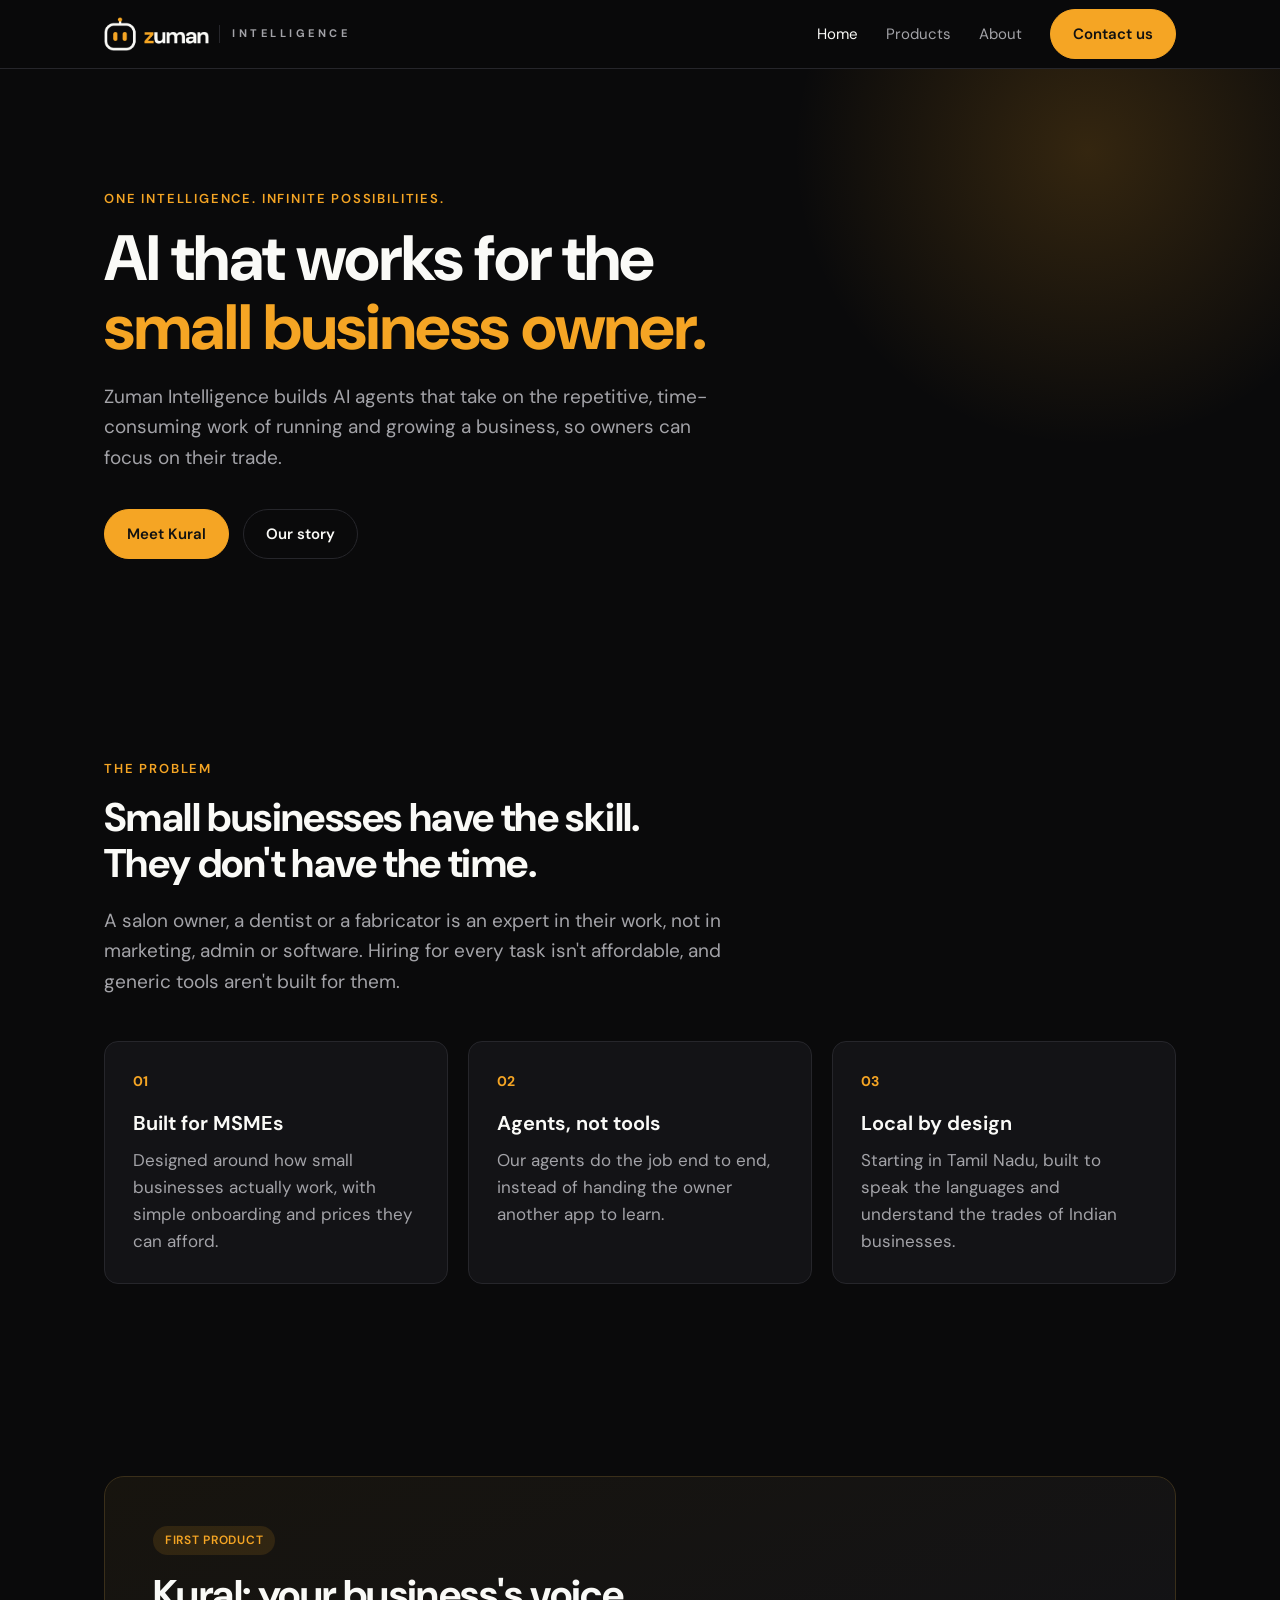
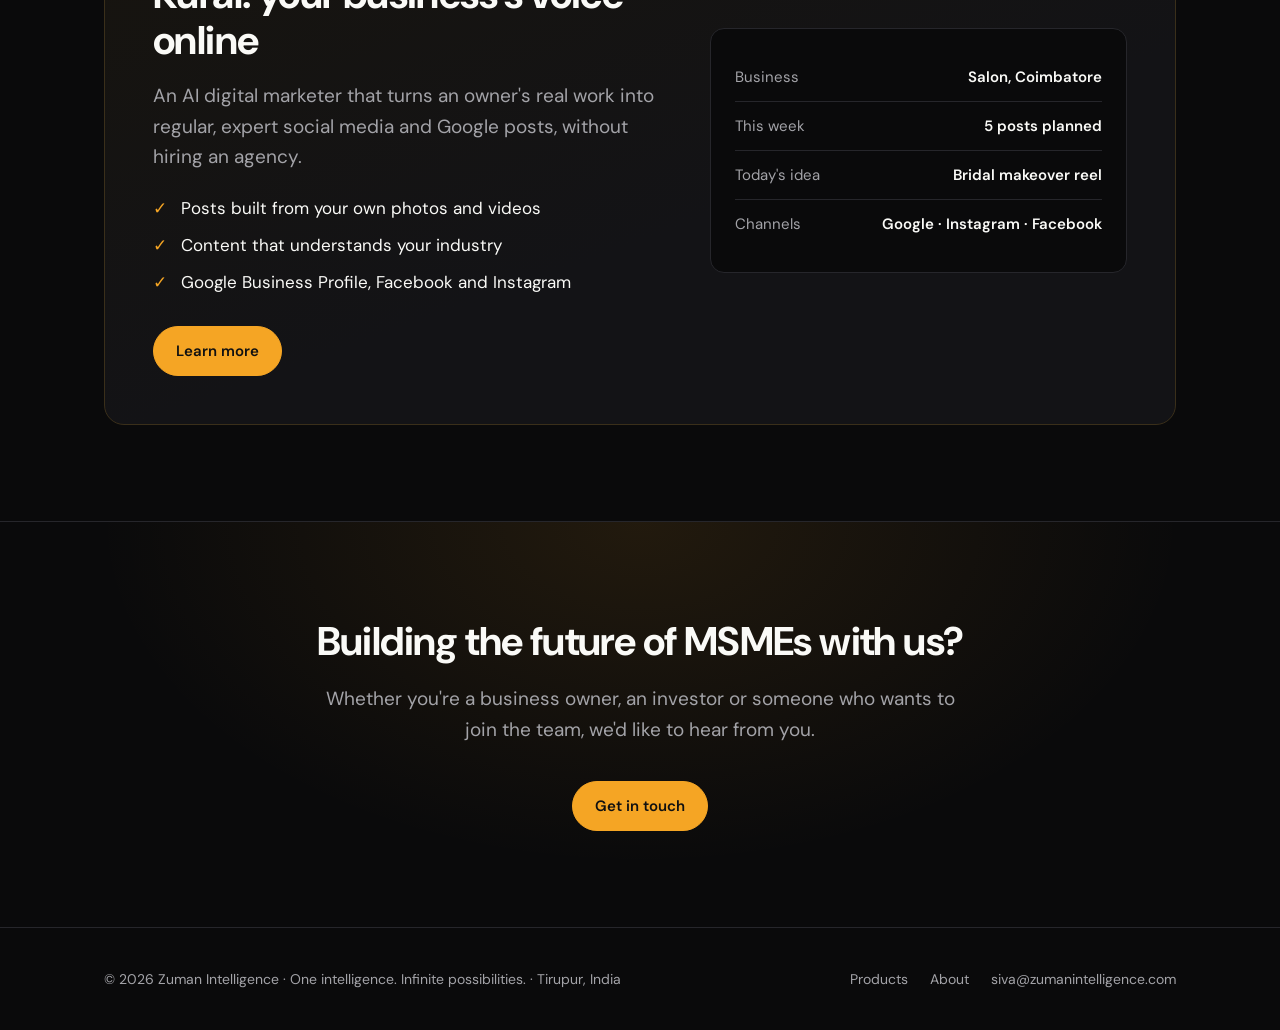
==== index.html @ 1494ace5 "Update tagline to 'One intelligence. Infinite possibilities.' Matches the updated brand guide. 'AI w" ====
<!DOCTYPE html>
<html lang="en">
<head>
  <meta charset="UTF-8">
  <meta name="viewport" content="width=device-width, initial-scale=1.0">
  <title>Zuman Intelligence | One intelligence. Infinite possibilities.</title>
  <meta name="description" content="Zuman Intelligence builds AI agents that do the everyday work of growing a small business, starting with Kural, an AI digital marketer for MSMEs.">
  <link rel="preconnect" href="https://fonts.googleapis.com">
  <link href="https://fonts.googleapis.com/css2?family=DM+Sans:opsz,wght@9..40,400;9..40,500;9..40,600;9..40,700;9..40,800&display=swap" rel="stylesheet">
  <link rel="icon" type="image/png" href="assets/favicon.png">
  <link rel="apple-touch-icon" href="assets/apple-touch-icon.png">
  <meta property="og:image" content="assets/og-icon.png">
  <meta name="theme-color" content="#0A0A0B">
  <link rel="stylesheet" href="assets/style.css">
</head>
<body>

<header class="site-header">
  <div class="wrap">
    <a href="index.html" class="brand" aria-label="Zuman Intelligence home">
      <img src="assets/logo.png" class="brand-logo" alt="Zuman Intelligence">
      <span class="brand-sub">INTELLIGENCE</span>
    </a>
    <button class="menu-toggle" aria-label="Open menu" aria-expanded="false">☰</button>
    <nav class="nav">
      <a href="index.html" class="active">Home</a>
      <a href="products.html">Products</a>
      <a href="about.html">About</a>
      <a href="contact.html" class="btn">Contact us</a>
    </nav>
  </div>
</header>

<main>
  <section class="hero">
    <div class="wrap">
      <p class="eyebrow">One intelligence. Infinite possibilities.</p>
      <h1>AI that works for the<br><span class="gold">small business owner.</span></h1>
      <p class="lead">Zuman Intelligence builds AI agents that take on the repetitive, time-consuming work of running and growing a business, so owners can focus on their trade.</p>
      <div class="hero-actions">
        <a href="products.html" class="btn">Meet Kural</a>
        <a href="about.html" class="btn btn-ghost">Our story</a>
      </div>
    </div>
  </section>

  <section>
    <div class="wrap">
      <p class="eyebrow">The problem</p>
      <h2>Small businesses have the skill.<br>They don't have the time.</h2>
      <p class="lead">A salon owner, a dentist or a fabricator is an expert in their work, not in marketing, admin or software. Hiring for every task isn't affordable, and generic tools aren't built for them.</p>
      <div class="grid grid-3" style="margin-top:44px">
        <div class="card">
          <span class="num">01</span>
          <h3>Built for MSMEs</h3>
          <p>Designed around how small businesses actually work, with simple onboarding and prices they can afford.</p>
        </div>
        <div class="card">
          <span class="num">02</span>
          <h3>Agents, not tools</h3>
          <p>Our agents do the job end to end, instead of handing the owner another app to learn.</p>
        </div>
        <div class="card">
          <span class="num">03</span>
          <h3>Local by design</h3>
          <p>Starting in Tamil Nadu, built to speak the languages and understand the trades of Indian businesses.</p>
        </div>
      </div>
    </div>
  </section>

  <section>
    <div class="wrap">
      <div class="product">
        <div>
          <span class="tag">FIRST PRODUCT</span>
          <h2>Kural: your business's voice online</h2>
          <p class="lead" style="margin-top:0">An AI digital marketer that turns an owner's real work into regular, expert social media and Google posts, without hiring an agency.</p>
          <ul class="checklist">
            <li>Posts built from your own photos and videos</li>
            <li>Content that understands your industry</li>
            <li>Google Business Profile, Facebook and Instagram</li>
          </ul>
          <a href="products.html" class="btn">Learn more</a>
        </div>
        <div class="product-panel" aria-hidden="true">
          <div class="row"><span>Business</span><b>Salon, Coimbatore</b></div>
          <div class="row"><span>This week</span><b>5 posts planned</b></div>
          <div class="row"><span>Today's idea</span><b>Bridal makeover reel</b></div>
          <div class="row"><span>Channels</span><b>Google · Instagram · Facebook</b></div>
        </div>
      </div>
    </div>
  </section>

  <section class="cta">
    <div class="wrap">
      <h2>Building the future of MSMEs with us?</h2>
      <p class="lead">Whether you're a business owner, an investor or someone who wants to join the team, we'd like to hear from you.</p>
      <div class="hero-actions">
        <a href="contact.html" class="btn">Get in touch</a>
      </div>
    </div>
  </section>
</main>

<footer class="site-footer">
  <div class="wrap">
    <span>© <span data-year></span> Zuman Intelligence · One intelligence. Infinite possibilities. · Tirupur, India</span>
    <div class="footer-links">
      <a href="products.html">Products</a>
      <a href="about.html">About</a>
      <a href="mailto:siva@zumanintelligence.com">siva@zumanintelligence.com</a>
    </div>
  </div>
</footer>

<script src="assets/main.js"></script>
</body>
</html>
---- assets/style.css ----
/* Zuman Intelligence — site styles
   Brand: black interface, amber-gold accent */

:root {
  --bg: #0A0A0B;
  --bg-raised: #131316;
  --line: #26262b;
  --text: #FAFAF7;
  --muted: #a3a3a8;
  --gold: #F5A524;
  --gold-soft: rgba(245, 165, 36, 0.12);
  --radius: 14px;
  --max: 1120px;
  --font: "DM Sans", system-ui, -apple-system, "Segoe UI", Roboto, sans-serif;
}

* { box-sizing: border-box; margin: 0; padding: 0; }

html { scroll-behavior: smooth; }

body {
  background: var(--bg);
  color: var(--text);
  font-family: var(--font);
  font-size: 17px;
  line-height: 1.6;
  -webkit-font-smoothing: antialiased;
}

a { color: inherit; text-decoration: none; }
img { max-width: 100%; display: block; }

.wrap { max-width: var(--max); margin: 0 auto; padding: 0 24px; }

/* ---------- Header ---------- */
.site-header {
  position: sticky; top: 0; z-index: 10;
  background: rgba(10, 10, 11, 0.85);
  backdrop-filter: blur(10px);
  border-bottom: 1px solid var(--line);
}
.site-header .wrap {
  display: flex; align-items: center; justify-content: space-between;
  height: 68px;
}
.brand { display: flex; align-items: center; gap: 10px; font-weight: 700; letter-spacing: 0.02em; }
.brand-logo { height: 34px; width: auto; }
.brand-sub { color: var(--muted); font-size: 11px; letter-spacing: 0.32em; padding-left: 12px; border-left: 1px solid var(--line); }
@media (max-width: 480px) { .brand-sub { display: none; } }
.brand-mark {
  width: 34px; height: 34px; border-radius: 9px;
  background: var(--gold-soft); border: 1px solid var(--gold);
  display: grid; place-items: center; color: var(--gold); font-weight: 800;
}
.brand span.light { color: var(--muted); font-weight: 500; }

.nav { display: flex; gap: 28px; align-items: center; }
.nav a { color: var(--muted); font-size: 15px; transition: color .15s; }
.nav a:hover, .nav a.active { color: var(--text); }
.nav .btn { color: #111; }

.menu-toggle { display: none; background: none; border: 0; color: var(--text); font-size: 26px; cursor: pointer; }

/* ---------- Buttons ---------- */
.btn {
  display: inline-block; padding: 12px 22px; border-radius: 999px;
  background: var(--gold); color: #111; font-weight: 600; font-size: 15px;
  border: 1px solid var(--gold); transition: transform .15s, background .15s;
  cursor: pointer;
}
.btn:hover { transform: translateY(-1px); background: #f7b443; }
.btn-ghost { background: transparent; color: var(--text); border-color: var(--line); }
.btn-ghost:hover { background: var(--bg-raised); }

/* ---------- Sections ---------- */
section { padding: 96px 0; }
.eyebrow {
  color: var(--gold); font-size: 13px; font-weight: 600;
  letter-spacing: 0.14em; text-transform: uppercase; margin-bottom: 14px;
}
h1 { font-size: clamp(38px, 6vw, 64px); line-height: 1.08; letter-spacing: -0.02em; font-weight: 750; }
h2 { font-size: clamp(28px, 4vw, 40px); line-height: 1.15; letter-spacing: -0.015em; font-weight: 700; margin-bottom: 18px; }
h3 { font-size: 20px; font-weight: 650; margin-bottom: 8px; }
.lead { font-size: 19px; color: var(--muted); max-width: 640px; margin-top: 20px; }
.gold { color: var(--gold); }

/* Hero */
.hero { padding: 120px 0 104px; position: relative; overflow: hidden; }
.hero::before {
  content: ""; position: absolute; inset: -40% -10% auto auto;
  width: 640px; height: 640px; border-radius: 50%;
  background: radial-gradient(circle, rgba(245,165,36,0.18), transparent 65%);
  pointer-events: none;
}
.hero-actions { display: flex; gap: 14px; margin-top: 36px; flex-wrap: wrap; }

/* Cards */
.grid { display: grid; gap: 20px; }
.grid-3 { grid-template-columns: repeat(3, 1fr); }
.grid-2 { grid-template-columns: repeat(2, 1fr); }
.card {
  background: var(--bg-raised); border: 1px solid var(--line);
  border-radius: var(--radius); padding: 28px;
}
.card p { color: var(--muted); }
.card .num { color: var(--gold); font-weight: 700; font-size: 14px; margin-bottom: 14px; display: block; }

/* Product feature */
.product {
  display: grid; grid-template-columns: 1.1fr 0.9fr; gap: 48px; align-items: center;
  background: linear-gradient(160deg, #17140e, var(--bg-raised) 60%);
  border: 1px solid #3a2f1a; border-radius: 20px; padding: 48px;
}
.tag {
  display: inline-block; font-size: 12px; font-weight: 600; letter-spacing: 0.06em;
  padding: 5px 12px; border-radius: 999px; background: var(--gold-soft); color: var(--gold);
  margin-bottom: 16px;
}
.tag.muted { background: #1d1d21; color: var(--muted); }
.checklist { list-style: none; margin: 22px 0 30px; }
.checklist li { padding-left: 28px; position: relative; margin-bottom: 10px; color: var(--text); }
.checklist li::before { content: "✓"; position: absolute; left: 0; color: var(--gold); font-weight: 700; }
.product-panel {
  border: 1px solid var(--line); border-radius: var(--radius); background: var(--bg);
  padding: 24px; font-size: 15px;
}
.product-panel .row { display: flex; justify-content: space-between; padding: 12px 0; border-bottom: 1px solid var(--line); color: var(--muted); }
.product-panel .row:last-child { border-bottom: 0; }
.product-panel .row { gap: 16px; }
.product-panel .row b { color: var(--text); font-weight: 600; text-align: right; }

/* Split */
.split { display: grid; grid-template-columns: 1fr 1fr; gap: 56px; align-items: start; }
.split p + p { margin-top: 16px; }
.split p { color: var(--muted); }

/* CTA band */
.cta {
  text-align: center; border-top: 1px solid var(--line);
  background: radial-gradient(ellipse at center top, rgba(245,165,36,0.10), transparent 60%);
}
.cta .lead { margin-left: auto; margin-right: auto; }
.cta .hero-actions { justify-content: center; }

/* Page header (inner pages) */
.page-head { padding: 96px 0 40px; }

/* Form */
.form { display: grid; gap: 16px; max-width: 620px; }
.form label { font-size: 14px; color: var(--muted); display: grid; gap: 6px; }
.form input, .form select, .form textarea {
  font: inherit; color: var(--text); background: var(--bg-raised);
  border: 1px solid var(--line); border-radius: 10px; padding: 13px 14px;
}
.form input:focus, .form select:focus, .form textarea:focus { outline: none; border-color: var(--gold); }
.form textarea { min-height: 140px; resize: vertical; }
.form .row-2 { display: grid; grid-template-columns: 1fr 1fr; gap: 16px; }
.hidden { display: none; }

.contact-side .card + .card { margin-top: 16px; }
.contact-side a.gold:hover { text-decoration: underline; }

/* Footer */
.site-footer { border-top: 1px solid var(--line); padding: 40px 0; color: var(--muted); font-size: 14px; }
.site-footer .wrap { display: flex; justify-content: space-between; gap: 20px; flex-wrap: wrap; }
.site-footer a:hover { color: var(--text); }
.footer-links { display: flex; gap: 22px; }

/* ---------- Responsive ---------- */
@media (max-width: 880px) {
  section { padding: 72px 0; }
  .grid-3, .grid-2, .split, .product { grid-template-columns: 1fr; }
  .product { padding: 32px 24px; gap: 32px; }
  .form .row-2 { grid-template-columns: 1fr; }
  .menu-toggle { display: block; }
  .nav {
    display: none; position: absolute; top: 68px; left: 0; right: 0;
    flex-direction: column; gap: 0; background: var(--bg); border-bottom: 1px solid var(--line);
  }
  .nav.open { display: flex; }
  .nav a { padding: 16px 24px; width: 100%; }
  .nav .btn { margin: 8px 24px 20px; width: auto; text-align: center; }
}
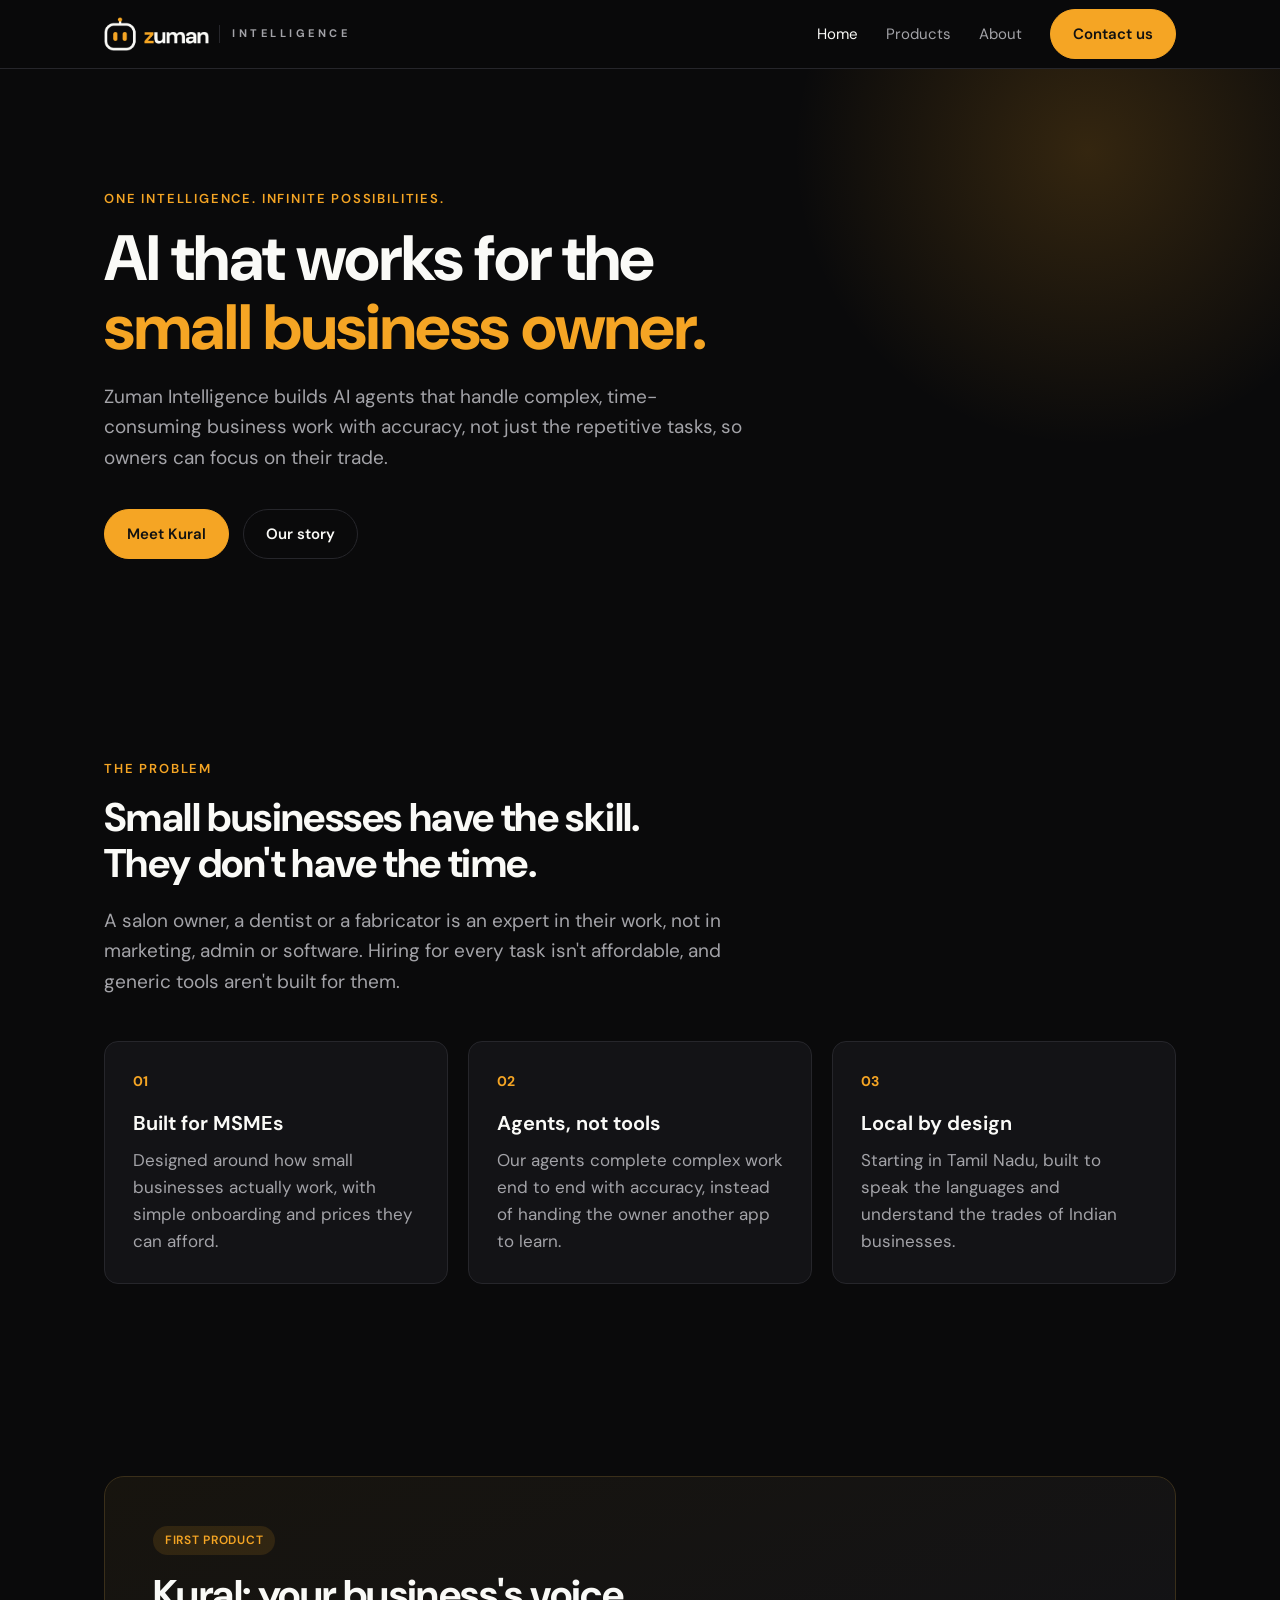
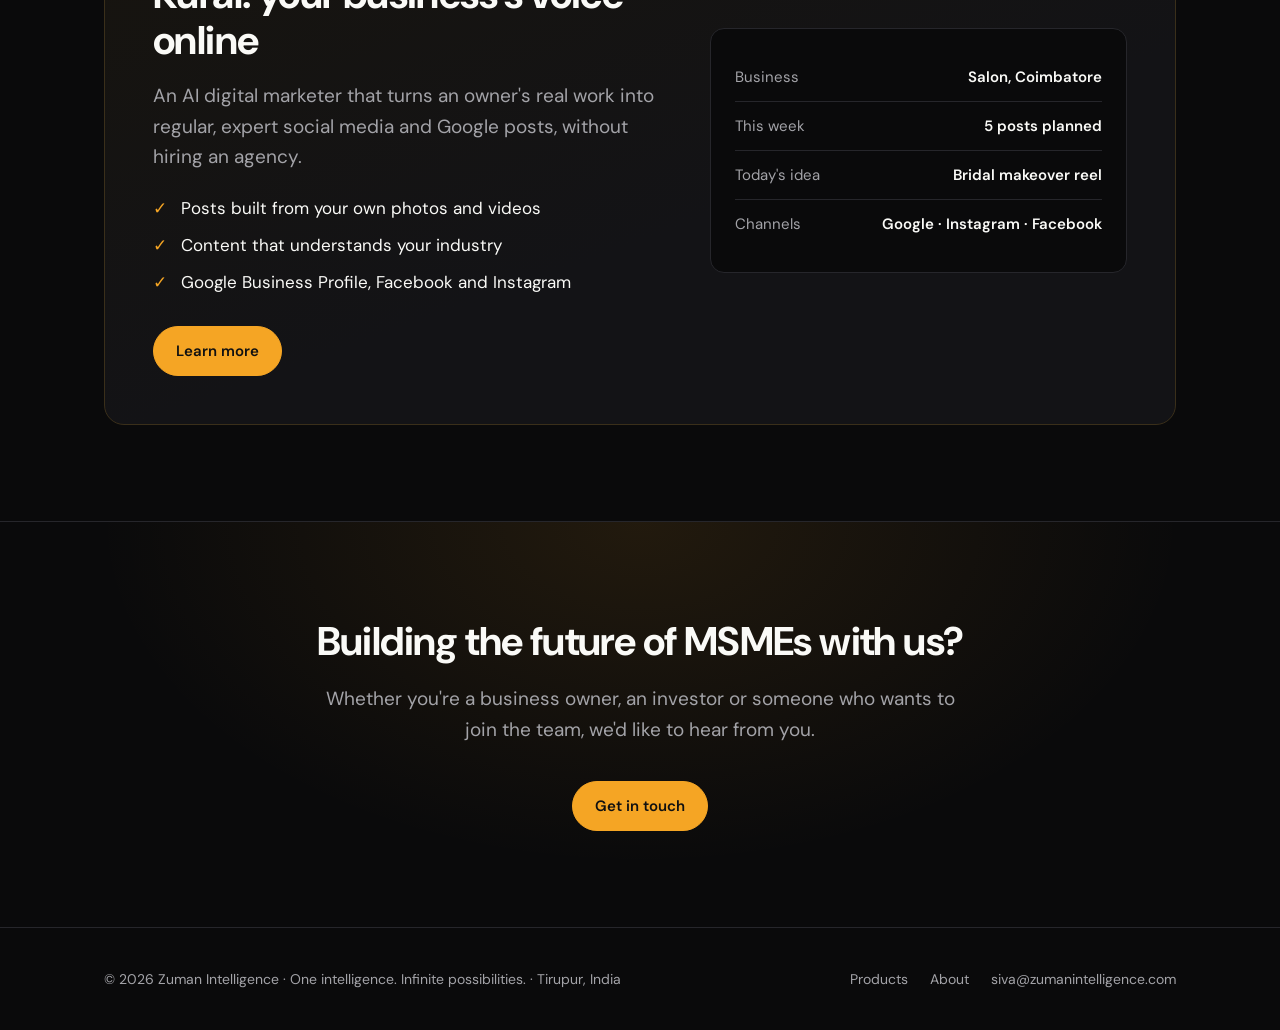
==== commit 24aa84ec: "Position agents as handling complex, time-consuming work accurately, not only repetitive tasks Co-Au" ====
--- a/index.html
+++ b/index.html
@@ -36,7 +36,7 @@
     <div class="wrap">
       <p class="eyebrow">One intelligence. Infinite possibilities.</p>
       <h1>AI that works for the<br><span class="gold">small business owner.</span></h1>
-      <p class="lead">Zuman Intelligence builds AI agents that take on the repetitive, time-consuming work of running and growing a business, so owners can focus on their trade.</p>
+      <p class="lead">Zuman Intelligence builds AI agents that handle complex, time-consuming business work with accuracy, not just the repetitive tasks, so owners can focus on their trade.</p>
       <div class="hero-actions">
         <a href="products.html" class="btn">Meet Kural</a>
         <a href="about.html" class="btn btn-ghost">Our story</a>
@@ -58,7 +58,7 @@
         <div class="card">
           <span class="num">02</span>
           <h3>Agents, not tools</h3>
-          <p>Our agents do the job end to end, instead of handing the owner another app to learn.</p>
+          <p>Our agents complete complex work end to end with accuracy, instead of handing the owner another app to learn.</p>
         </div>
         <div class="card">
           <span class="num">03</span>
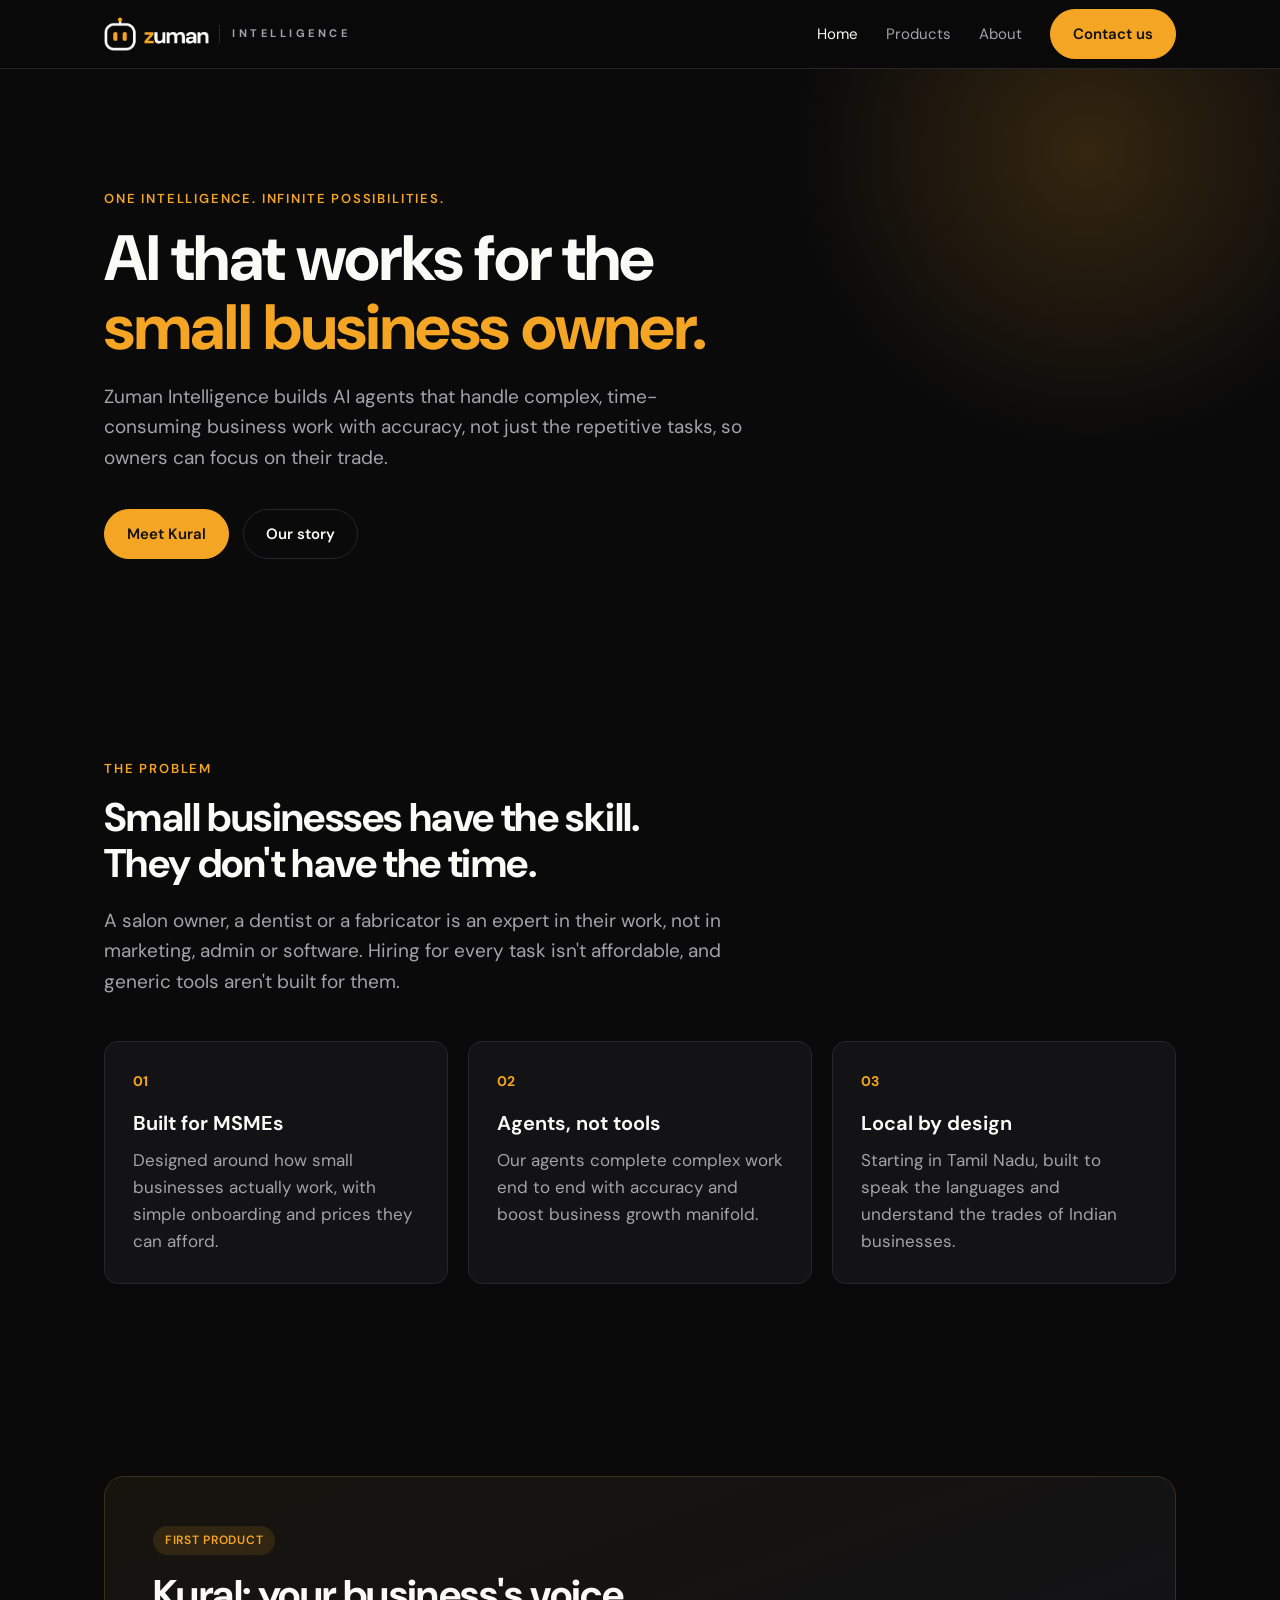
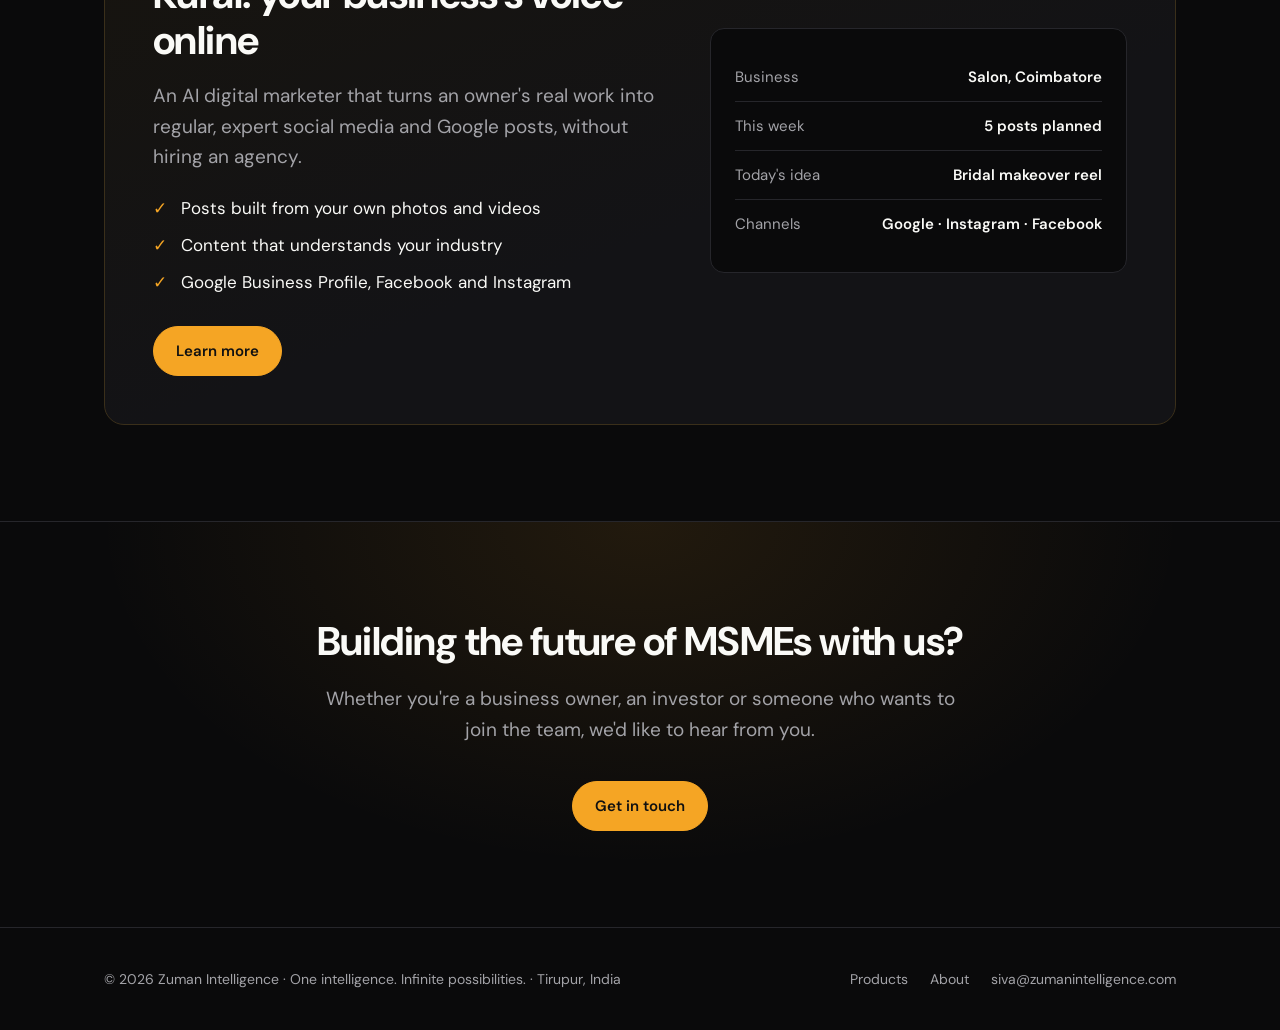
==== commit f5bb8c28: "Update 'Agents, not tools' card copy Co-Authored-By: Claude Opus 5.5 <noreply@anthropic.com> Claude-" ====
--- a/index.html
+++ b/index.html
@@ -58,7 +58,7 @@
         <div class="card">
           <span class="num">02</span>
           <h3>Agents, not tools</h3>
-          <p>Our agents complete complex work end to end with accuracy, instead of handing the owner another app to learn.</p>
+          <p>Our agents complete complex work end to end with accuracy and boost business growth manifold.</p>
         </div>
         <div class="card">
           <span class="num">03</span>
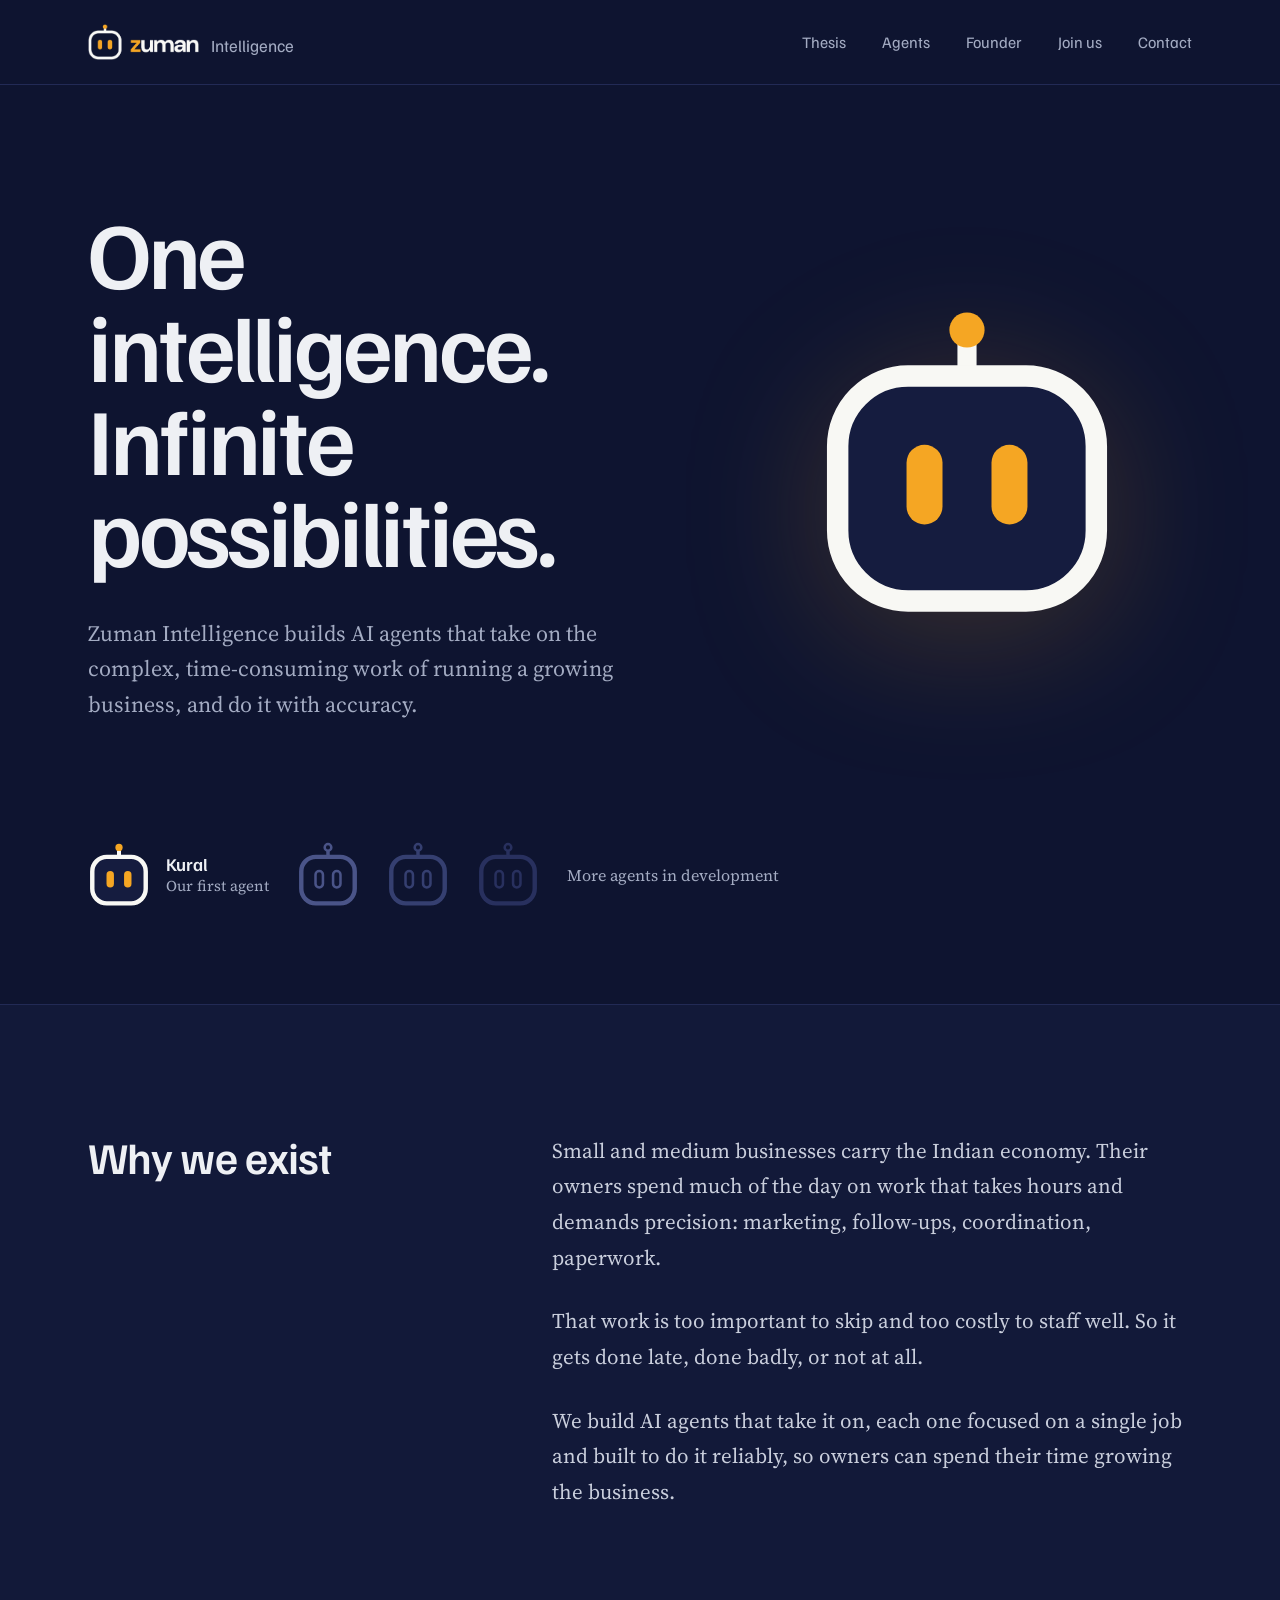
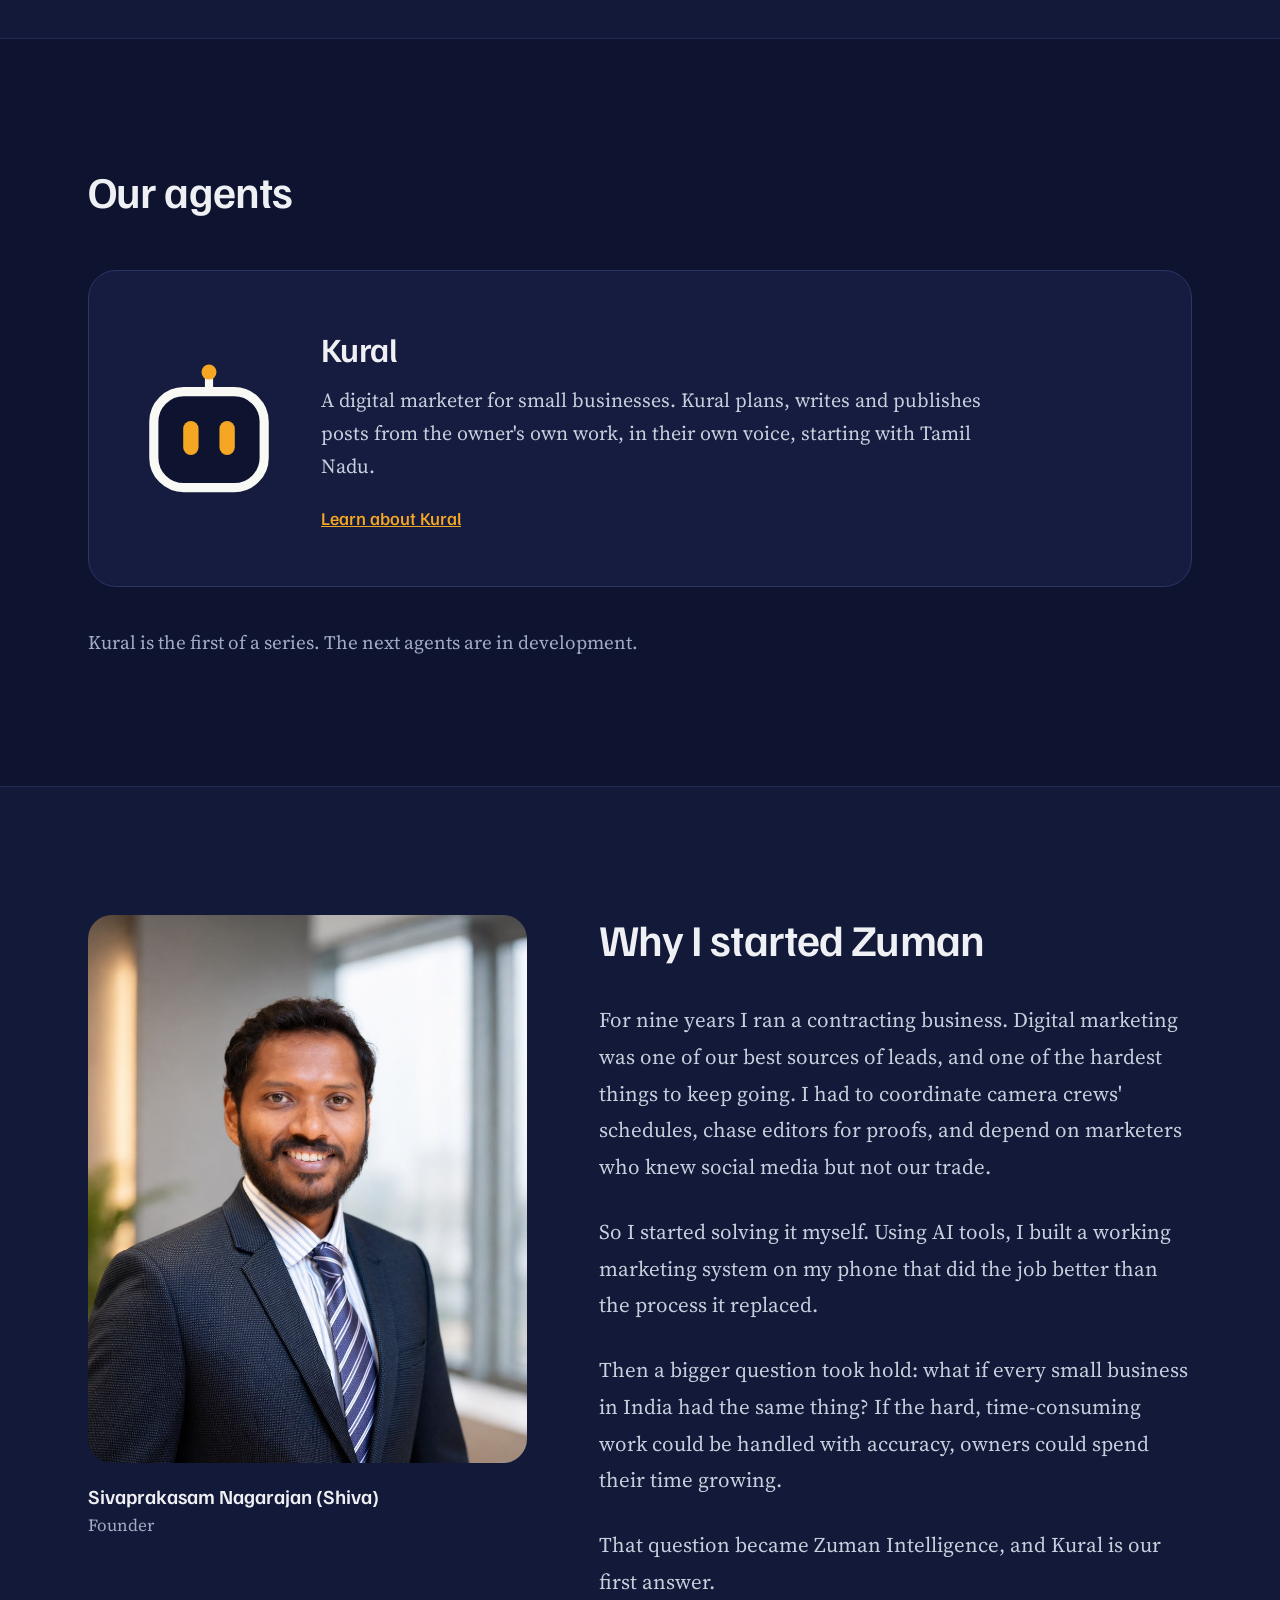
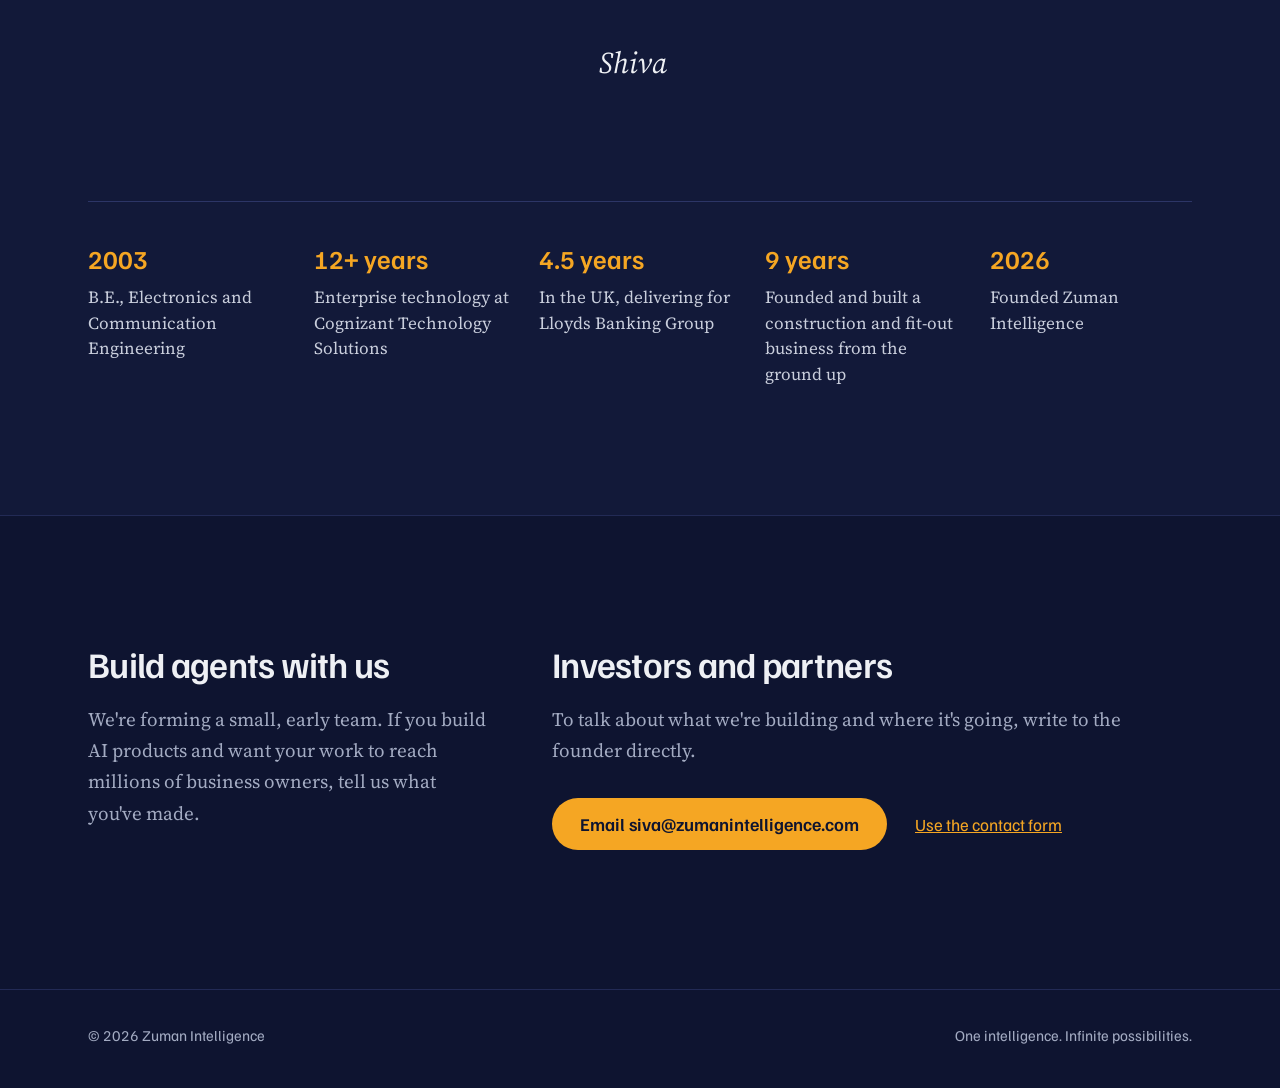
==== commit 89ca9317: "Redesign homepage: dark indigo theme, founder story, blinking agent faces - New single-page homepage" ====
--- a/index.html
+++ b/index.html
@@ -4,117 +4,189 @@
   <meta charset="UTF-8">
   <meta name="viewport" content="width=device-width, initial-scale=1.0">
   <title>Zuman Intelligence | One intelligence. Infinite possibilities.</title>
-  <meta name="description" content="Zuman Intelligence builds AI agents that do the everyday work of growing a small business, starting with Kural, an AI digital marketer for MSMEs.">
+  <meta name="description" content="Zuman Intelligence builds AI agents that take on the complex, time-consuming work of running a growing business, starting with Kural, an AI digital marketer for small businesses.">
   <link rel="preconnect" href="https://fonts.googleapis.com">
-  <link href="https://fonts.googleapis.com/css2?family=DM+Sans:opsz,wght@9..40,400;9..40,500;9..40,600;9..40,700;9..40,800&display=swap" rel="stylesheet">
+  <link rel="preconnect" href="https://fonts.gstatic.com" crossorigin>
+  <link href="https://fonts.googleapis.com/css2?family=Familjen+Grotesk:wght@400;500;600;700&family=Source+Serif+4:ital,opsz,wght@0,8..60,400;0,8..60,500;1,8..60,400&display=swap" rel="stylesheet">
   <link rel="icon" type="image/png" href="assets/favicon.png">
   <link rel="apple-touch-icon" href="assets/apple-touch-icon.png">
+  <meta property="og:title" content="Zuman Intelligence">
+  <meta property="og:description" content="One intelligence. Infinite possibilities.">
   <meta property="og:image" content="assets/og-icon.png">
-  <meta name="theme-color" content="#0A0A0B">
-  <link rel="stylesheet" href="assets/style.css">
+  <meta name="theme-color" content="#0E1430">
+  <link rel="stylesheet" href="assets/home.css">
 </head>
 <body>
 
-<header class="site-header">
+<header class="site-head">
   <div class="wrap">
     <a href="index.html" class="brand" aria-label="Zuman Intelligence home">
-      <img src="assets/logo.png" class="brand-logo" alt="Zuman Intelligence">
-      <span class="brand-sub">INTELLIGENCE</span>
+      <img src="assets/logo.png" alt="">
+      <span>Intelligence</span>
     </a>
-    <button class="menu-toggle" aria-label="Open menu" aria-expanded="false">☰</button>
-    <nav class="nav">
-      <a href="index.html" class="active">Home</a>
-      <a href="products.html">Products</a>
-      <a href="about.html">About</a>
-      <a href="contact.html" class="btn">Contact us</a>
+    <nav class="nav" aria-label="Main">
+      <a href="#thesis">Thesis</a>
+      <a href="#agents">Agents</a>
+      <a href="#founder">Founder</a>
+      <a href="#join">Join us</a>
+      <a href="contact.html">Contact</a>
     </nav>
   </div>
 </header>
 
 <main>
-  <section class="hero">
-    <div class="wrap">
-      <p class="eyebrow">One intelligence. Infinite possibilities.</p>
-      <h1>AI that works for the<br><span class="gold">small business owner.</span></h1>
-      <p class="lead">Zuman Intelligence builds AI agents that handle complex, time-consuming business work with accuracy, not just the repetitive tasks, so owners can focus on their trade.</p>
-      <div class="hero-actions">
-        <a href="products.html" class="btn">Meet Kural</a>
-        <a href="about.html" class="btn btn-ghost">Our story</a>
+
+<section class="hero" id="top">
+  <div class="wrap">
+    <div class="hero-grid">
+      <div>
+        <h1>One intelligence. Infinite possibilities.</h1>
+        <p class="hero-lede">Zuman Intelligence builds AI agents that take on the complex, time-consuming work of running a growing business, and do it with accuracy.</p>
+      </div>
+      <div class="hero-face">
+        <svg class="zi-face" viewBox="60 48 392 416" role="img" aria-label="The Zuman agent face">
+          <line x1="256" y1="100" x2="256" y2="142" stroke="#F8F8F4" stroke-width="25"/>
+          <circle cx="256" cy="82" r="23" fill="#F5A623"/>
+          <rect x="87" y="142" width="338" height="294" rx="92" fill="#151C3F" stroke="#F8F8F4" stroke-width="28"/>
+          <rect class="zi-eye" x="177" y="232" width="47" height="104" rx="23.5" fill="#F5A623"/>
+          <rect class="zi-eye" x="288" y="232" width="47" height="104" rx="23.5" fill="#F5A623"/>
+        </svg>
       </div>
     </div>
-  </section>
 
-  <section>
-    <div class="wrap">
-      <p class="eyebrow">The problem</p>
-      <h2>Small businesses have the skill.<br>They don't have the time.</h2>
-      <p class="lead">A salon owner, a dentist or a fabricator is an expert in their work, not in marketing, admin or software. Hiring for every task isn't affordable, and generic tools aren't built for them.</p>
-      <div class="grid grid-3" style="margin-top:44px">
-        <div class="card">
-          <span class="num">01</span>
-          <h3>Built for MSMEs</h3>
-          <p>Designed around how small businesses actually work, with simple onboarding and prices they can afford.</p>
-        </div>
-        <div class="card">
-          <span class="num">02</span>
-          <h3>Agents, not tools</h3>
-          <p>Our agents complete complex work end to end with accuracy and boost business growth manifold.</p>
-        </div>
-        <div class="card">
-          <span class="num">03</span>
-          <h3>Local by design</h3>
-          <p>Starting in Tamil Nadu, built to speak the languages and understand the trades of Indian businesses.</p>
+    <div class="belt" role="group" aria-label="Zuman's agents">
+      <a class="belt-item belt-kural" href="#agents">
+        <svg class="zi-face" viewBox="60 48 392 416" aria-hidden="true">
+          <line x1="256" y1="100" x2="256" y2="142" stroke="#F8F8F4" stroke-width="25"/>
+          <circle cx="256" cy="82" r="23" fill="#F5A623"/>
+          <rect x="87" y="142" width="338" height="294" rx="92" fill="#151C3F" stroke="#F8F8F4" stroke-width="28"/>
+          <rect class="zi-eye" x="177" y="232" width="47" height="104" rx="23.5" fill="#F5A623"/>
+          <rect class="zi-eye" x="288" y="232" width="47" height="104" rx="23.5" fill="#F5A623"/>
+        </svg>
+        <span><strong>Kural</strong><small>Our first agent</small></span>
+      </a>
+      <span class="belt-item" aria-hidden="true">
+        <svg class="zi-face" viewBox="60 48 392 416">
+          <line x1="256" y1="105" x2="256" y2="142" stroke="#4A5488" stroke-width="22"/>
+          <circle cx="256" cy="82" r="21" fill="none" stroke="#4A5488" stroke-width="16"/>
+          <rect x="87" y="142" width="338" height="294" rx="92" fill="none" stroke="#4A5488" stroke-width="28"/>
+          <rect class="zi-eye" x="177" y="232" width="47" height="104" rx="23.5" fill="none" stroke="#4A5488" stroke-width="16"/>
+          <rect class="zi-eye" x="288" y="232" width="47" height="104" rx="23.5" fill="none" stroke="#4A5488" stroke-width="16"/>
+        </svg>
+      </span>
+      <span class="belt-item" aria-hidden="true">
+        <svg class="zi-face" viewBox="60 48 392 416">
+          <line x1="256" y1="105" x2="256" y2="142" stroke="#353F70" stroke-width="22"/>
+          <circle cx="256" cy="82" r="21" fill="none" stroke="#353F70" stroke-width="16"/>
+          <rect x="87" y="142" width="338" height="294" rx="92" fill="none" stroke="#353F70" stroke-width="28"/>
+          <rect class="zi-eye" x="177" y="232" width="47" height="104" rx="23.5" fill="none" stroke="#353F70" stroke-width="16"/>
+          <rect class="zi-eye" x="288" y="232" width="47" height="104" rx="23.5" fill="none" stroke="#353F70" stroke-width="16"/>
+        </svg>
+      </span>
+      <span class="belt-item" aria-hidden="true">
+        <svg class="zi-face" viewBox="60 48 392 416">
+          <line x1="256" y1="105" x2="256" y2="142" stroke="#28305E" stroke-width="22"/>
+          <circle cx="256" cy="82" r="21" fill="none" stroke="#28305E" stroke-width="16"/>
+          <rect x="87" y="142" width="338" height="294" rx="92" fill="none" stroke="#28305E" stroke-width="28"/>
+          <rect class="zi-eye" x="177" y="232" width="47" height="104" rx="23.5" fill="none" stroke="#28305E" stroke-width="16"/>
+          <rect class="zi-eye" x="288" y="232" width="47" height="104" rx="23.5" fill="none" stroke="#28305E" stroke-width="16"/>
+        </svg>
+      </span>
+      <span class="belt-item belt-note">More agents in development</span>
+    </div>
+  </div>
+</section>
+
+<section class="band band--alt" id="thesis">
+  <div class="wrap split">
+    <h2 class="h2">Why we exist</h2>
+    <div class="prose">
+      <p>Small and medium businesses carry the Indian economy. Their owners spend much of the day on work that takes hours and demands precision: marketing, follow-ups, coordination, paperwork.</p>
+      <p>That work is too important to skip and too costly to staff well. So it gets done late, done badly, or not at all.</p>
+      <p>We build AI agents that take it on, each one focused on a single job and built to do it reliably, so owners can spend their time growing the business.</p>
+    </div>
+  </div>
+</section>
+
+<section class="band" id="agents">
+  <div class="wrap">
+    <h2 class="h2">Our agents</h2>
+    <article class="agent">
+      <svg class="zi-face" viewBox="60 48 392 416" aria-hidden="true">
+        <line x1="256" y1="100" x2="256" y2="142" stroke="#F8F8F4" stroke-width="25"/>
+        <circle cx="256" cy="82" r="23" fill="#F5A623"/>
+        <rect x="87" y="142" width="338" height="294" rx="92" fill="#0E1430" stroke="#F8F8F4" stroke-width="28"/>
+        <rect class="zi-eye" x="177" y="232" width="47" height="104" rx="23.5" fill="#F5A623"/>
+        <rect class="zi-eye" x="288" y="232" width="47" height="104" rx="23.5" fill="#F5A623"/>
+      </svg>
+      <div class="agent-body">
+        <h3>Kural</h3>
+        <p>A digital marketer for small businesses. Kural plans, writes and publishes posts from the owner's own work, in their own voice, starting with Tamil Nadu.</p>
+        <a href="products.html">Learn about Kural</a>
+      </div>
+    </article>
+    <p class="agents-note">Kural is the first of a series. The next agents are in development.</p>
+  </div>
+</section>
+
+<section class="band band--alt" id="founder">
+  <div class="wrap">
+    <div class="founder">
+      <figure>
+        <img src="assets/founder.jpg" alt="Portrait of Shiva, founder of Zuman Intelligence" width="852" height="1280" loading="lazy">
+        <figcaption>
+          <strong>Sivaprakasam Nagarajan (Shiva)</strong>
+          <span>Founder</span>
+        </figcaption>
+      </figure>
+      <div>
+        <h2 class="h2">Why I started Zuman</h2>
+        <div class="prose">
+          <p>For nine years I ran a contracting business. Digital marketing was one of our best sources of leads, and one of the hardest things to keep going. I had to coordinate camera crews' schedules, chase editors for proofs, and depend on marketers who knew social media but not our trade.</p>
+          <p>So I started solving it myself. Using AI tools, I built a working marketing system on my phone that did the job better than the process it replaced.</p>
+          <p>Then a bigger question took hold: what if every small business in India had the same thing? If the hard, time-consuming work could be handled with accuracy, owners could spend their time growing.</p>
+          <p>That question became Zuman Intelligence, and Kural is our first answer.</p>
+          <p class="signature">Shiva</p>
         </div>
       </div>
     </div>
-  </section>
 
-  <section>
-    <div class="wrap">
-      <div class="product">
-        <div>
-          <span class="tag">FIRST PRODUCT</span>
-          <h2>Kural: your business's voice online</h2>
-          <p class="lead" style="margin-top:0">An AI digital marketer that turns an owner's real work into regular, expert social media and Google posts, without hiring an agency.</p>
-          <ul class="checklist">
-            <li>Posts built from your own photos and videos</li>
-            <li>Content that understands your industry</li>
-            <li>Google Business Profile, Facebook and Instagram</li>
-          </ul>
-          <a href="products.html" class="btn">Learn more</a>
-        </div>
-        <div class="product-panel" aria-hidden="true">
-          <div class="row"><span>Business</span><b>Salon, Coimbatore</b></div>
-          <div class="row"><span>This week</span><b>5 posts planned</b></div>
-          <div class="row"><span>Today's idea</span><b>Bridal makeover reel</b></div>
-          <div class="row"><span>Channels</span><b>Google · Instagram · Facebook</b></div>
-        </div>
+    <ol class="timeline" aria-label="Shiva's path to Zuman">
+      <li><b>2003</b><span>B.E., Electronics and Communication Engineering</span></li>
+      <li><b>12+ years</b><span>Enterprise technology at Cognizant Technology Solutions</span></li>
+      <li><b>4.5 years</b><span>In the UK, delivering for Lloyds Banking Group</span></li>
+      <li><b>9 years</b><span>Founded and built a construction and fit-out business from the ground up</span></li>
+      <li><b>2026</b><span>Founded Zuman Intelligence</span></li>
+    </ol>
+  </div>
+</section>
+
+<section class="band join" id="join">
+  <div class="wrap split">
+    <div>
+      <h2>Build agents with us</h2>
+      <p>We're forming a small, early team. If you build AI products and want your work to reach millions of business owners, tell us what you've made.</p>
+    </div>
+    <div>
+      <h2>Investors and partners</h2>
+      <p>To talk about what we're building and where it's going, write to the founder directly.</p>
+      <div class="links">
+        <a class="btn-amber" href="mailto:siva@zumanintelligence.com">Email siva@zumanintelligence.com</a>
+        <a href="contact.html">Use the contact form</a>
       </div>
     </div>
-  </section>
+  </div>
+</section>
 
-  <section class="cta">
-    <div class="wrap">
-      <h2>Building the future of MSMEs with us?</h2>
-      <p class="lead">Whether you're a business owner, an investor or someone who wants to join the team, we'd like to hear from you.</p>
-      <div class="hero-actions">
-        <a href="contact.html" class="btn">Get in touch</a>
-      </div>
-    </div>
-  </section>
 </main>
 
-<footer class="site-footer">
+<footer class="site-foot">
   <div class="wrap">
-    <span>© <span data-year></span> Zuman Intelligence · One intelligence. Infinite possibilities. · Tirupur, India</span>
-    <div class="footer-links">
-      <a href="products.html">Products</a>
-      <a href="about.html">About</a>
-      <a href="mailto:siva@zumanintelligence.com">siva@zumanintelligence.com</a>
-    </div>
+    <span>© <span data-year>2026</span> Zuman Intelligence</span>
+    <span>One intelligence. Infinite possibilities.</span>
   </div>
 </footer>
 
-<script src="assets/main.js"></script>
+<script src="assets/home.js"></script>
 </body>
 </html>
--- a/assets/home.css
+++ b/assets/home.css
@@ -0,0 +1,166 @@
+/* Zuman Intelligence — homepage v2 (dark indigo + amber) */
+:root {
+  --night: #0E1430;
+  --deep: #121939;
+  --raised: #151C3F;
+  --line: #222A55;
+  --line-strong: #2C3566;
+  --porcelain: #EEF0F4;
+  --mist: #C9CEDC;
+  --haze: #A3ABC2;
+  --amber: #F5A623;
+  --amber-hover: #FFC35C;
+  --outline: #F8F8F4;
+  --sans: 'Familjen Grotesk', system-ui, sans-serif;
+  --serif: 'Source Serif 4', Georgia, serif;
+}
+
+* { box-sizing: border-box; }
+html { scroll-behavior: smooth; }
+body {
+  margin: 0;
+  background: var(--night);
+  color: var(--porcelain);
+  font-family: var(--serif);
+  -webkit-font-smoothing: antialiased;
+  overflow-x: hidden;
+}
+a { color: var(--amber); }
+a:hover { color: var(--amber-hover); }
+a:focus-visible { outline: 2px solid var(--amber); outline-offset: 4px; border-radius: 4px; }
+img { max-width: 100%; }
+
+.wrap { max-width: 1200px; margin: 0 auto; padding: 0 48px; }
+
+/* Header */
+.site-head { border-bottom: 1px solid var(--line); }
+.site-head .wrap {
+  display: flex; align-items: center; justify-content: space-between;
+  gap: 24px; flex-wrap: wrap; padding-top: 24px; padding-bottom: 24px;
+}
+.brand { display: flex; align-items: center; gap: 12px; text-decoration: none; color: var(--haze); }
+.brand img { height: 36px; width: auto; display: block; }
+.brand span { font-family: var(--sans); font-size: 17px; padding-top: 6px; }
+.nav { display: flex; gap: 36px; flex-wrap: wrap; font-family: var(--sans); font-size: 16px; }
+.nav a { color: var(--haze); text-decoration: none; }
+.nav a:hover { color: var(--porcelain); }
+
+/* Shared type */
+.h2 {
+  margin: 0; font-family: var(--sans); font-weight: 600;
+  font-size: 44px; line-height: 1.08; letter-spacing: -0.02em; color: var(--porcelain);
+}
+.prose { font-size: 21px; line-height: 1.7; color: var(--mist); max-width: 36em; }
+.prose p { margin: 0 0 28px; }
+.prose p:last-child { margin-bottom: 0; }
+
+.band { padding: 128px 0; }
+.band--alt { background: var(--deep); border-top: 1px solid var(--line); border-bottom: 1px solid var(--line); }
+
+/* Hero */
+.hero { padding: 120px 0 96px; }
+.hero-grid { display: grid; grid-template-columns: minmax(0, 1.35fr) minmax(0, 1fr); gap: 48px; align-items: center; }
+.hero h1 {
+  margin: 0; font-family: var(--sans); font-weight: 600;
+  font-size: clamp(52px, 7.4vw, 108px); line-height: 0.98; letter-spacing: -0.035em;
+}
+.hero-lede { margin: 40px 0 0; max-width: 34em; font-size: 22px; line-height: 1.6; color: var(--haze); }
+.hero-face { display: flex; justify-content: center; }
+.hero-face svg { width: 300px; max-width: 100%; height: auto; filter: drop-shadow(0 24px 70px rgba(245, 166, 35, 0.2)); }
+
+/* Agent belt */
+.belt { margin-top: 120px; display: flex; align-items: center; gap: 28px; flex-wrap: wrap; }
+.belt-item { opacity: 0; animation: zi-arrive 0.9s ease-out both; }
+.belt-item:nth-child(1) { animation-delay: 2.0s; }
+.belt-item:nth-child(2) { animation-delay: 2.25s; }
+.belt-item:nth-child(3) { animation-delay: 2.45s; }
+.belt-item:nth-child(4) { animation-delay: 2.65s; }
+.belt-item:nth-child(5) { animation-delay: 2.85s; }
+.belt-kural { display: flex; align-items: center; gap: 16px; text-decoration: none; color: var(--porcelain); }
+.belt-kural strong { display: block; font-family: var(--sans); font-weight: 600; font-size: 18px; }
+.belt-kural small { display: block; font-size: 15px; color: var(--haze); }
+.belt svg { width: 62px; height: auto; display: block; }
+.belt-note { font-size: 16px; color: var(--haze); }
+
+/* Faces + blink */
+.zi-eye { transform-box: fill-box; transform-origin: 50% 50%; }
+.zi-face.is-blinking .zi-eye { animation: zi-blink 0.36s ease-in-out; }
+@keyframes zi-blink { 0%, 100% { transform: scaleY(1); } 45%, 55% { transform: scaleY(0.08); } }
+@keyframes zi-arrive { from { opacity: 0; transform: translateX(-16px); } to { opacity: 1; transform: none; } }
+
+/* Split layout */
+.split { display: grid; grid-template-columns: minmax(0, 1fr) minmax(0, 1.6fr); gap: 64px; }
+
+/* Agents */
+.agent {
+  display: flex; flex-wrap: wrap; gap: 48px; align-items: center;
+  margin-top: 56px; padding: 56px; background: var(--raised);
+  border: 1px solid var(--line-strong); border-radius: 28px;
+}
+.agent svg { flex: 0 0 auto; width: 128px; height: auto; }
+.agent-body { flex: 1 1 420px; min-width: 0; }
+.agent h3 { margin: 0 0 14px; font-family: var(--sans); font-weight: 600; font-size: 34px; letter-spacing: -0.015em; }
+.agent p { margin: 0 0 24px; max-width: 34em; font-size: 20px; line-height: 1.65; color: var(--mist); }
+.agent a { font-family: var(--sans); font-weight: 500; font-size: 18px; }
+.agents-note { margin: 40px 0 0; font-size: 19px; line-height: 1.6; color: var(--haze); max-width: 36em; }
+
+/* Founder */
+.founder { display: grid; grid-template-columns: minmax(0, 0.85fr) minmax(0, 1.15fr); gap: 72px; align-items: start; }
+.founder figure { margin: 0; }
+.founder img { display: block; width: 100%; height: auto; aspect-ratio: 4 / 5; object-fit: cover; object-position: 50% 20%; border-radius: 24px; }
+.founder figcaption { margin-top: 20px; }
+.founder figcaption strong { display: block; font-family: var(--sans); font-weight: 600; font-size: 20px; }
+.founder figcaption span { display: block; margin-top: 4px; font-size: 17px; color: var(--haze); }
+.founder .h2 { margin-bottom: 40px; }
+.founder .prose { line-height: 1.75; max-width: 34em; }
+.signature { margin-top: 36px !important; font-style: italic; font-size: 30px; color: var(--porcelain); }
+
+.timeline {
+  list-style: none; margin: 112px 0 0; padding: 40px 0 0;
+  border-top: 1px solid var(--line-strong);
+  display: grid; grid-template-columns: repeat(5, minmax(0, 1fr)); gap: 24px;
+}
+.timeline li { display: flex; flex-direction: column; gap: 10px; }
+.timeline b { font-family: var(--sans); font-weight: 600; font-size: 26px; color: var(--amber); }
+.timeline span { font-size: 17px; line-height: 1.5; color: var(--mist); }
+
+/* Join + contact */
+.join h2 { margin: 0 0 20px; font-family: var(--sans); font-weight: 600; font-size: 36px; line-height: 1.1; letter-spacing: -0.02em; }
+.join p { margin: 0 0 32px; font-size: 19px; line-height: 1.65; color: var(--haze); max-width: 32em; }
+.btn-amber {
+  display: inline-flex; align-items: center; min-height: 52px; padding: 0 28px;
+  border-radius: 999px; background: var(--amber); color: var(--night);
+  text-decoration: none; font-family: var(--sans); font-weight: 600; font-size: 18px;
+}
+.btn-amber:hover { background: var(--amber-hover); color: var(--night); }
+.join .links { display: flex; flex-wrap: wrap; gap: 20px 28px; align-items: center; }
+.join .links a:not(.btn-amber) { font-family: var(--sans); font-size: 17px; }
+
+/* Footer */
+.site-foot { border-top: 1px solid var(--line); }
+.site-foot .wrap {
+  display: flex; justify-content: space-between; gap: 16px; flex-wrap: wrap;
+  padding-top: 36px; padding-bottom: 44px; font-family: var(--sans); font-size: 15px; color: var(--haze);
+}
+
+/* Responsive */
+@media (max-width: 900px) {
+  .wrap { padding: 0 24px; }
+  .hero { padding: 72px 0 72px; }
+  .hero-grid, .split, .founder { grid-template-columns: minmax(0, 1fr); gap: 40px; }
+  .hero-face { order: -1; }
+  .hero-face svg { width: 200px; }
+  .belt { margin-top: 72px; gap: 18px; }
+  .belt svg { width: 52px; }
+  .belt-note { flex-basis: 100%; }
+  .band { padding: 88px 0; }
+  .agent { padding: 32px; }
+  .timeline { grid-template-columns: minmax(0, 1fr); gap: 20px; margin-top: 72px; }
+  .nav { gap: 20px; }
+}
+
+@media (prefers-reduced-motion: reduce) {
+  html { scroll-behavior: auto; }
+  .belt-item { animation: none; opacity: 1; }
+  .zi-face.is-blinking .zi-eye { animation: none; }
+}
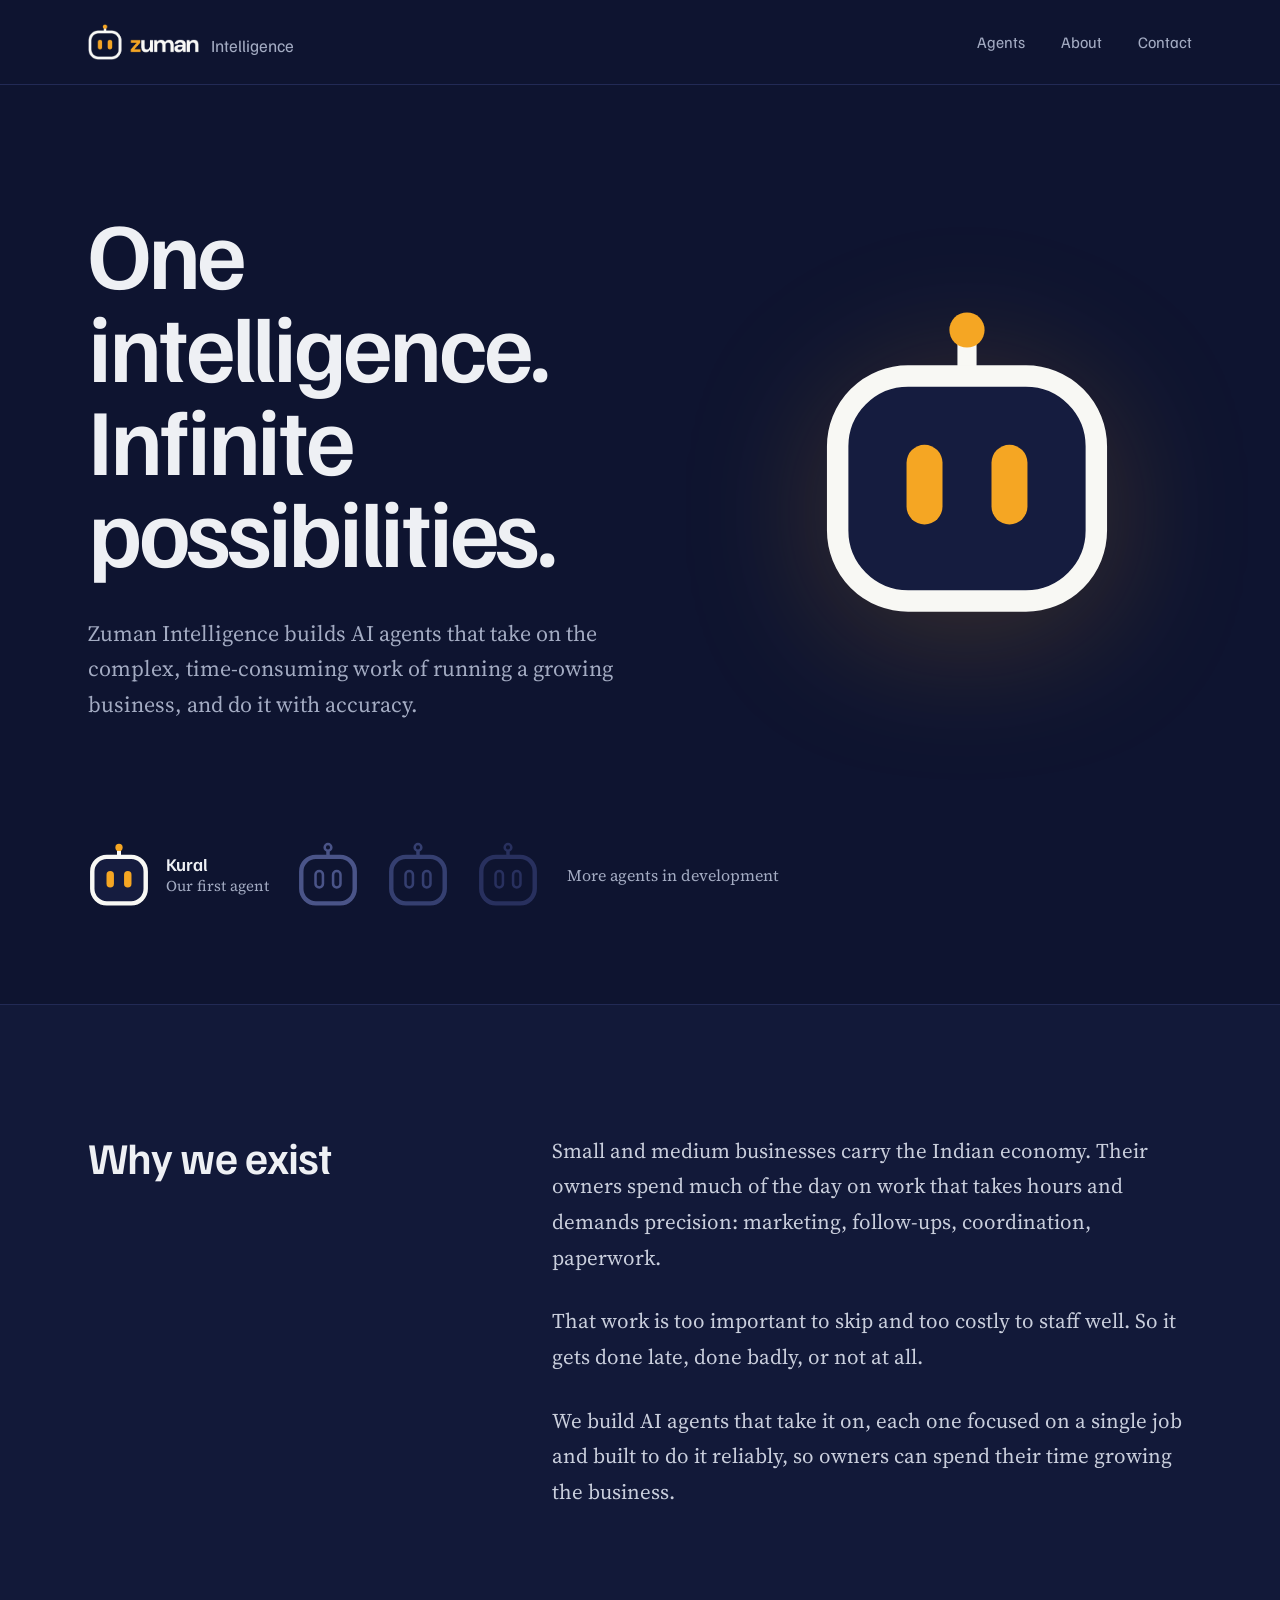
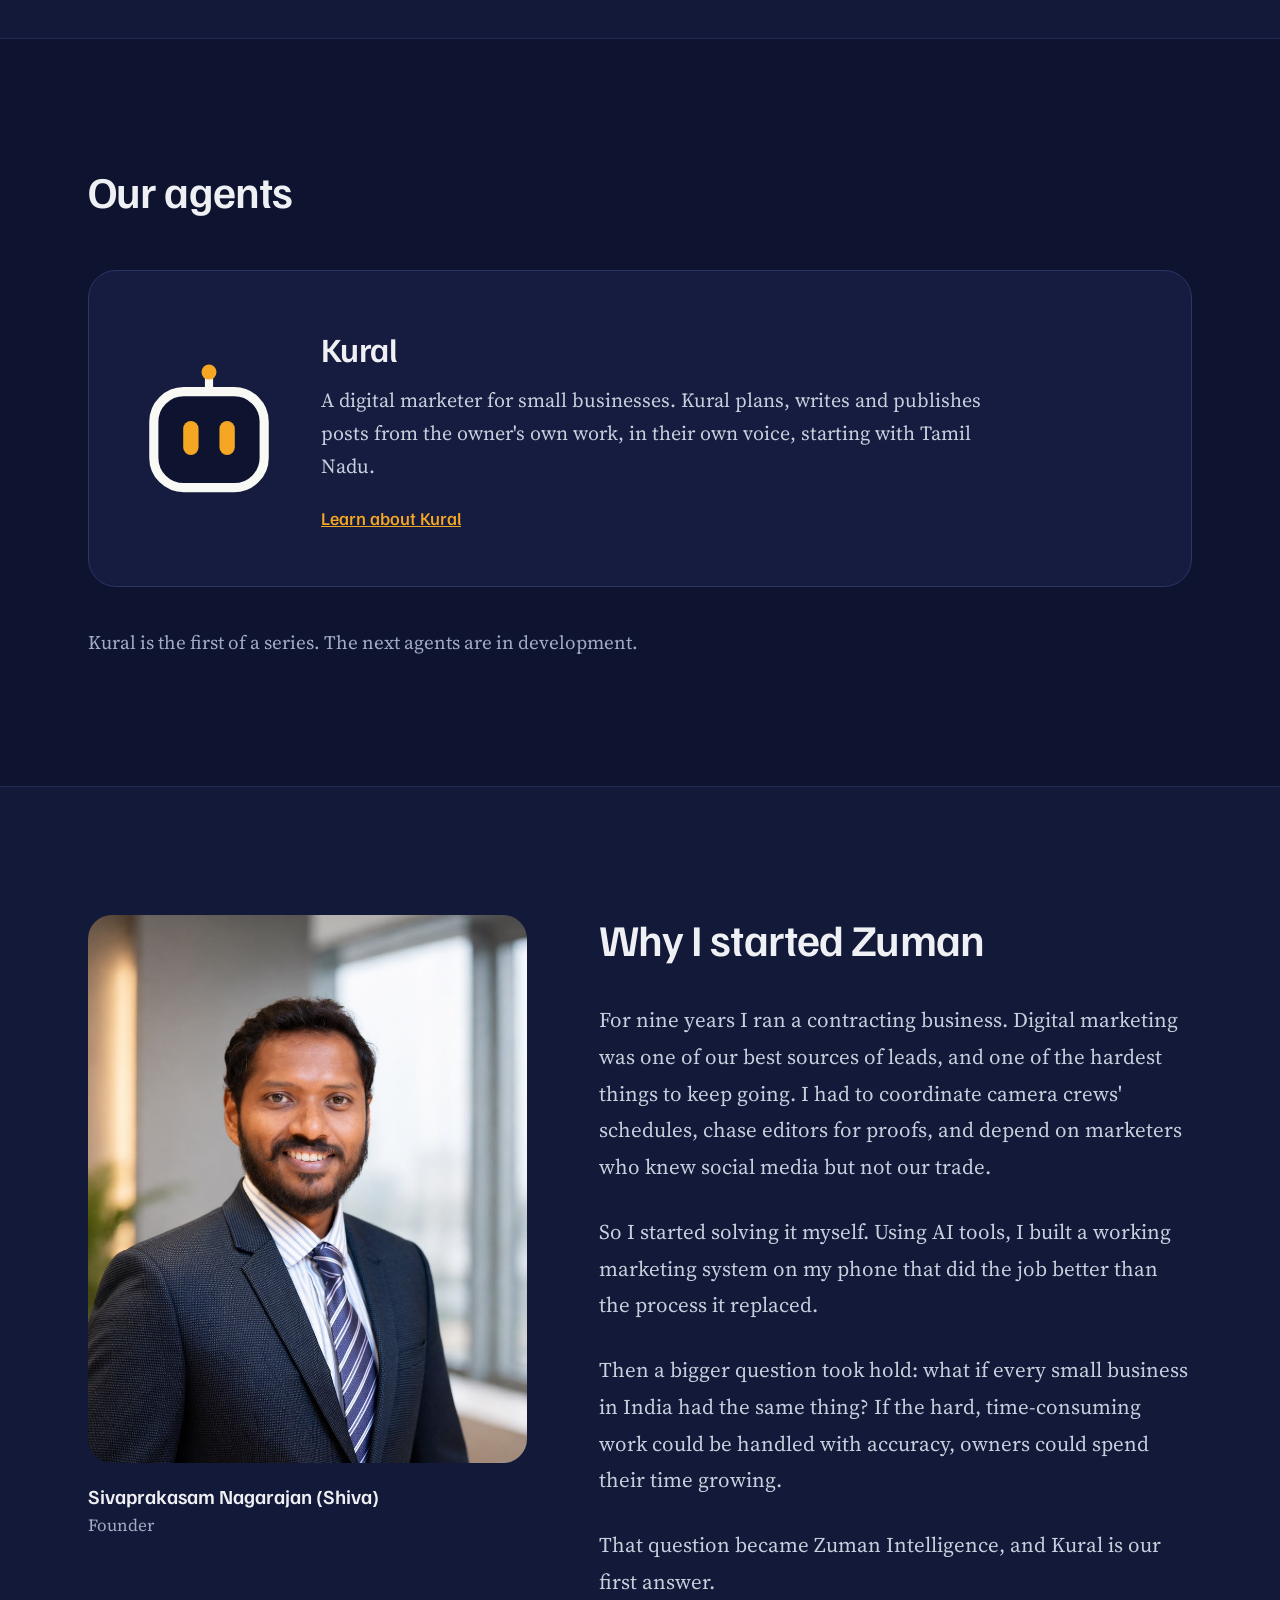
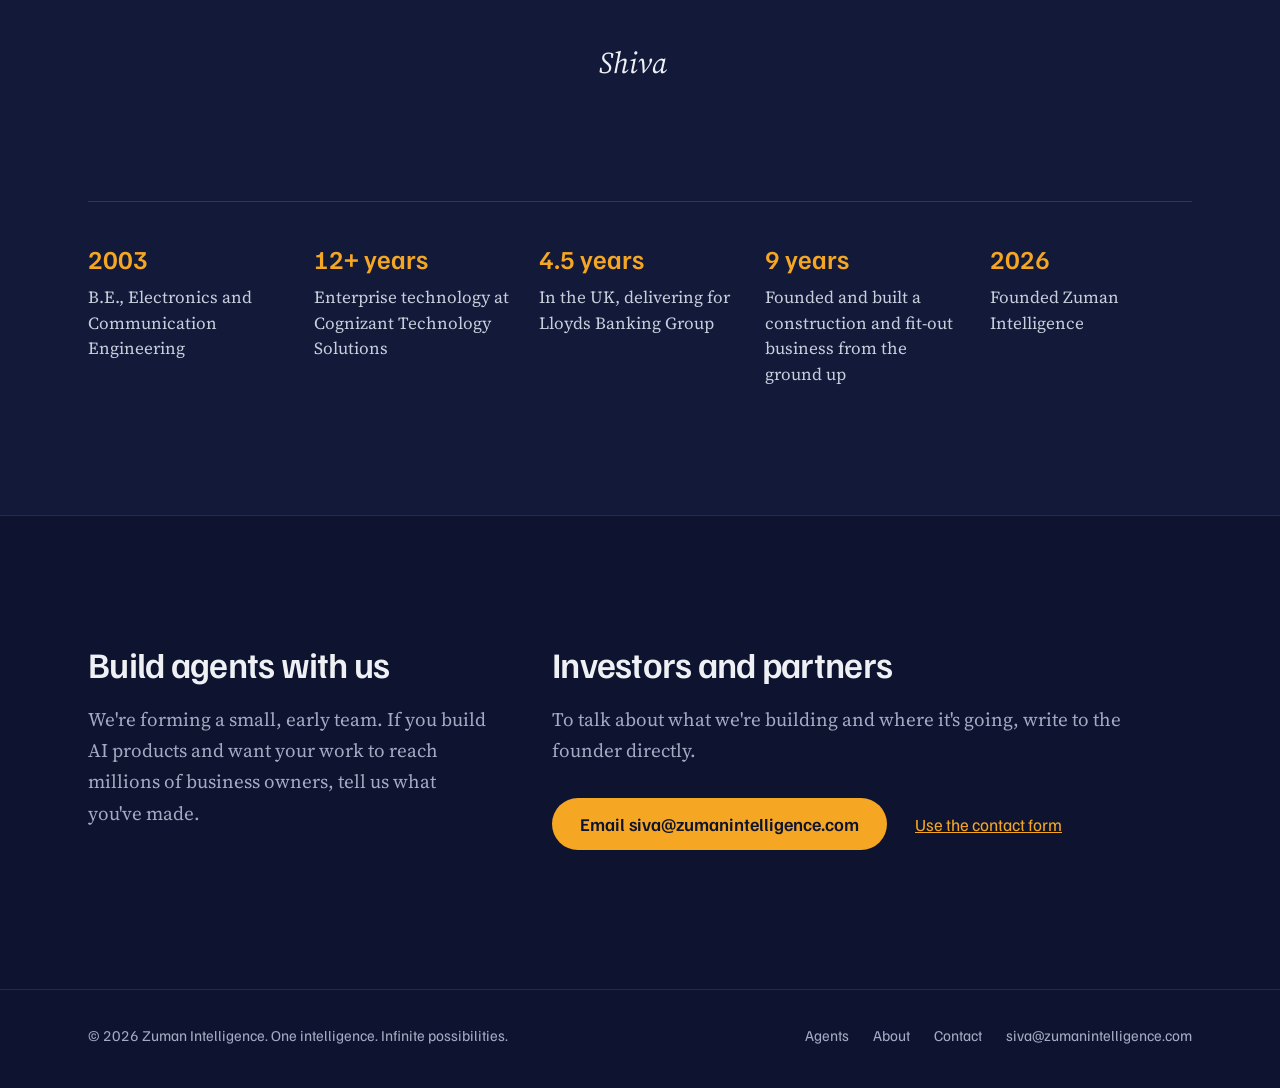
==== commit 7ab14e1a: "Restyle About, Agents, Contact and Thanks pages to match homepage v2 - All pages share the dark indi" ====
--- a/index.html
+++ b/index.html
@@ -25,10 +25,8 @@
       <span>Intelligence</span>
     </a>
     <nav class="nav" aria-label="Main">
-      <a href="#thesis">Thesis</a>
-      <a href="#agents">Agents</a>
-      <a href="#founder">Founder</a>
-      <a href="#join">Join us</a>
+      <a href="products.html">Agents</a>
+      <a href="about.html">About</a>
       <a href="contact.html">Contact</a>
     </nav>
   </div>
@@ -182,8 +180,13 @@
 
 <footer class="site-foot">
   <div class="wrap">
-    <span>© <span data-year>2026</span> Zuman Intelligence</span>
-    <span>One intelligence. Infinite possibilities.</span>
+    <span>© <span data-year>2026</span> Zuman Intelligence. One intelligence. Infinite possibilities.</span>
+    <div class="foot-links">
+      <a href="products.html">Agents</a>
+      <a href="about.html">About</a>
+      <a href="contact.html">Contact</a>
+      <a href="mailto:siva@zumanintelligence.com">siva@zumanintelligence.com</a>
+    </div>
   </div>
 </footer>
 
--- a/assets/home.css
+++ b/assets/home.css
@@ -164,3 +164,96 @@
   .belt-item { animation: none; opacity: 1; }
   .zi-face.is-blinking .zi-eye { animation: none; }
 }
+
+/* ---------- Inner pages ---------- */
+.nav a[aria-current="page"] { color: var(--porcelain); }
+
+.page-head { padding: 112px 0 72px; border-bottom: 1px solid var(--line); }
+.page-head-grid { display: flex; align-items: flex-end; justify-content: space-between; gap: 48px; }
+.page-head-grid > div { flex: 1 1 auto; min-width: 0; }
+.page-head h1 {
+  margin: 0; max-width: 14em; font-family: var(--sans); font-weight: 600;
+  font-size: clamp(44px, 5.6vw, 80px); line-height: 1.02; letter-spacing: -0.03em;
+}
+.page-head .lede { margin: 28px 0 0; max-width: 34em; font-size: 21px; line-height: 1.6; color: var(--haze); }
+.page-head svg { width: 120px; height: auto; flex: 0 0 auto; }
+
+.h3 { margin: 0 0 14px; font-family: var(--sans); font-weight: 600; font-size: 26px; letter-spacing: -0.01em; color: var(--porcelain); }
+.prose h3 { margin: 0 0 14px; font-family: var(--sans); font-weight: 600; font-size: 26px; color: var(--porcelain); }
+.prose strong { color: var(--porcelain); font-weight: 500; }
+.prose .amber { color: var(--amber); }
+
+/* Principles: three short statements, separated by rules (not cards) */
+.principles { list-style: none; margin: 56px 0 0; padding: 0; display: grid; grid-template-columns: repeat(3, minmax(0, 1fr)); gap: 48px; }
+.principles li { border-top: 2px solid var(--amber); padding-top: 28px; }
+.principles p { margin: 0; font-size: 19px; line-height: 1.65; color: var(--mist); }
+
+.cta-band { padding: 112px 0; }
+.cta-band h2 { margin: 0 0 20px; font-family: var(--sans); font-weight: 600; font-size: 40px; line-height: 1.1; letter-spacing: -0.02em; }
+.cta-band p { margin: 0 0 36px; max-width: 34em; font-size: 20px; line-height: 1.65; color: var(--haze); }
+.actions { display: flex; flex-wrap: wrap; gap: 16px 24px; align-items: center; }
+.btn-line {
+  display: inline-flex; align-items: center; min-height: 52px; padding: 0 28px; border-radius: 999px;
+  border: 1.5px solid var(--line-strong); color: var(--porcelain); text-decoration: none;
+  font-family: var(--sans); font-weight: 600; font-size: 18px;
+}
+.btn-line:hover { border-color: var(--haze); color: var(--porcelain); }
+
+/* Products */
+.status {
+  display: inline-block; margin-bottom: 18px; padding: 6px 14px; border-radius: 999px;
+  font-family: var(--sans); font-size: 15px; font-weight: 500;
+  background: rgba(245, 166, 35, 0.14); color: var(--amber);
+}
+.status--muted { background: rgba(163, 171, 194, 0.12); color: var(--haze); }
+.product { display: grid; grid-template-columns: minmax(0, 1.2fr) minmax(0, 1fr); gap: 64px; align-items: start; }
+.product h2 { margin: 0 0 16px; font-family: var(--sans); font-weight: 600; font-size: 52px; letter-spacing: -0.025em; }
+.product .intro { margin: 0 0 32px; font-size: 21px; line-height: 1.65; color: var(--mist); max-width: 32em; }
+.checklist { list-style: none; margin: 0 0 40px; padding: 0; display: grid; gap: 14px; }
+.checklist li { position: relative; padding-left: 32px; font-size: 19px; line-height: 1.5; color: var(--mist); }
+.checklist li::before {
+  content: ""; position: absolute; left: 4px; top: 0.35em; width: 8px; height: 14px; border-radius: 4px; background: var(--amber);
+}
+.facts { margin: 0; padding: 40px; background: var(--raised); border: 1px solid var(--line-strong); border-radius: 28px; }
+.facts svg { width: 96px; height: auto; display: block; margin-bottom: 32px; }
+.facts div { padding: 18px 0; border-top: 1px solid var(--line-strong); }
+.facts dt { font-size: 16px; color: var(--haze); margin-bottom: 4px; }
+.facts dd { margin: 0; font-family: var(--sans); font-weight: 500; font-size: 19px; color: var(--porcelain); }
+.upcoming { display: grid; grid-template-columns: repeat(2, minmax(0, 1fr)); gap: 32px; margin-top: 48px; }
+.upcoming article { padding: 40px; border: 1px dashed var(--line-strong); border-radius: 28px; }
+.upcoming p { margin: 0; font-size: 19px; line-height: 1.65; color: var(--haze); }
+
+/* Contact form */
+.form { display: grid; gap: 24px; }
+.form .row-2 { display: grid; grid-template-columns: repeat(2, minmax(0, 1fr)); gap: 24px; }
+.form label { display: grid; gap: 10px; font-family: var(--sans); font-size: 16px; font-weight: 500; color: var(--mist); }
+.form input, .form select, .form textarea {
+  width: 100%; min-height: 52px; padding: 12px 16px; border-radius: 14px;
+  border: 1.5px solid var(--line-strong); background: var(--raised); color: var(--porcelain);
+  font-family: var(--serif); font-size: 18px;
+}
+.form textarea { min-height: 180px; resize: vertical; line-height: 1.6; }
+.form input:focus, .form select:focus, .form textarea:focus { outline: 2px solid var(--amber); outline-offset: 2px; border-color: var(--amber); }
+.form ::placeholder { color: #7F88A3; }
+.form button { border: 0; cursor: pointer; }
+.form .hidden { display: none; }
+.contact-side { display: grid; gap: 40px; align-content: start; }
+.contact-side p { margin: 0; font-size: 19px; line-height: 1.6; color: var(--mist); }
+
+/* Thanks */
+.thanks { padding: 160px 0; text-align: left; }
+.thanks svg { width: 120px; height: auto; margin-bottom: 40px; }
+.thanks h1 { margin: 0 0 20px; font-family: var(--sans); font-weight: 600; font-size: clamp(48px, 6vw, 80px); letter-spacing: -0.03em; }
+.thanks p { margin: 0 0 40px; font-size: 21px; line-height: 1.6; color: var(--haze); max-width: 32em; }
+
+.foot-links { display: flex; gap: 24px; flex-wrap: wrap; }
+.foot-links a { color: var(--haze); text-decoration: none; }
+.foot-links a:hover { color: var(--porcelain); }
+
+@media (max-width: 900px) {
+  .page-head { padding: 72px 0 48px; }
+  .page-head svg { display: none; }
+  .principles, .product, .upcoming, .form .row-2 { grid-template-columns: minmax(0, 1fr); gap: 32px; }
+  .cta-band { padding: 80px 0; }
+  .thanks { padding: 96px 0; }
+}
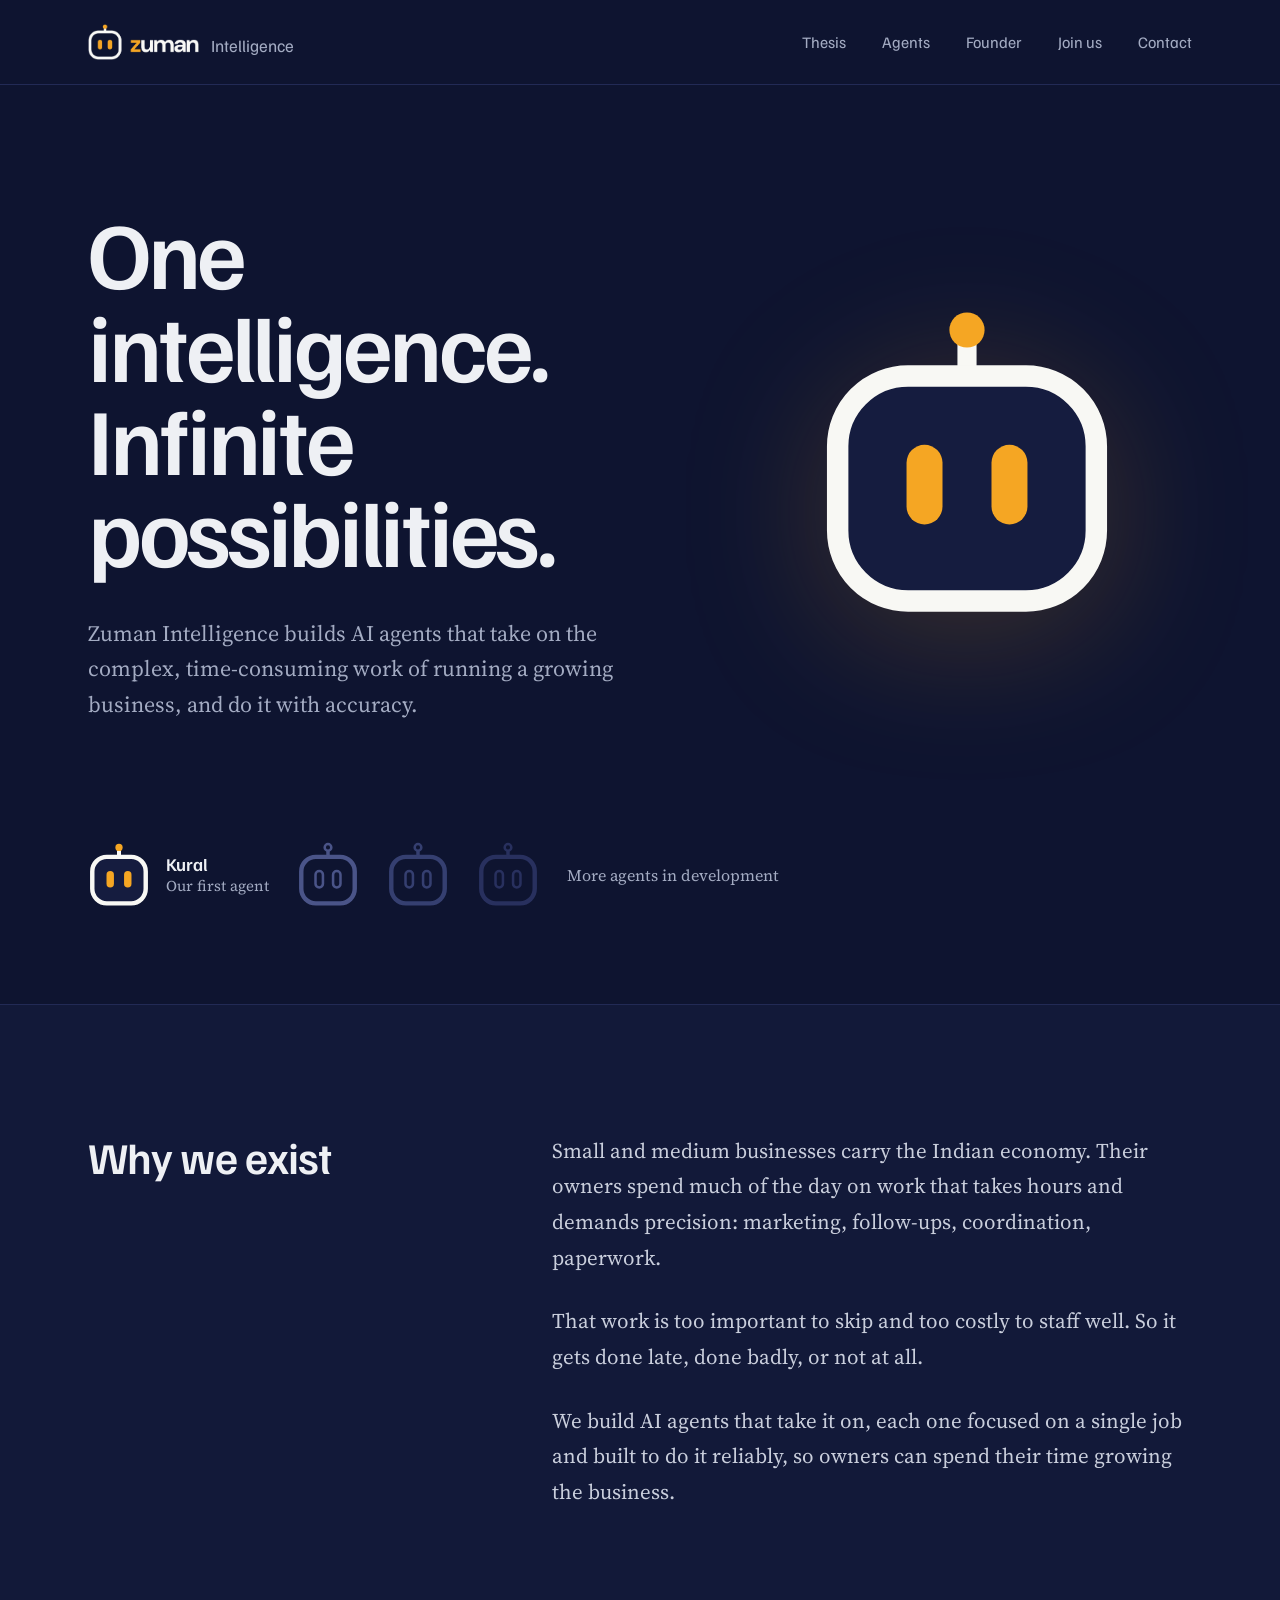
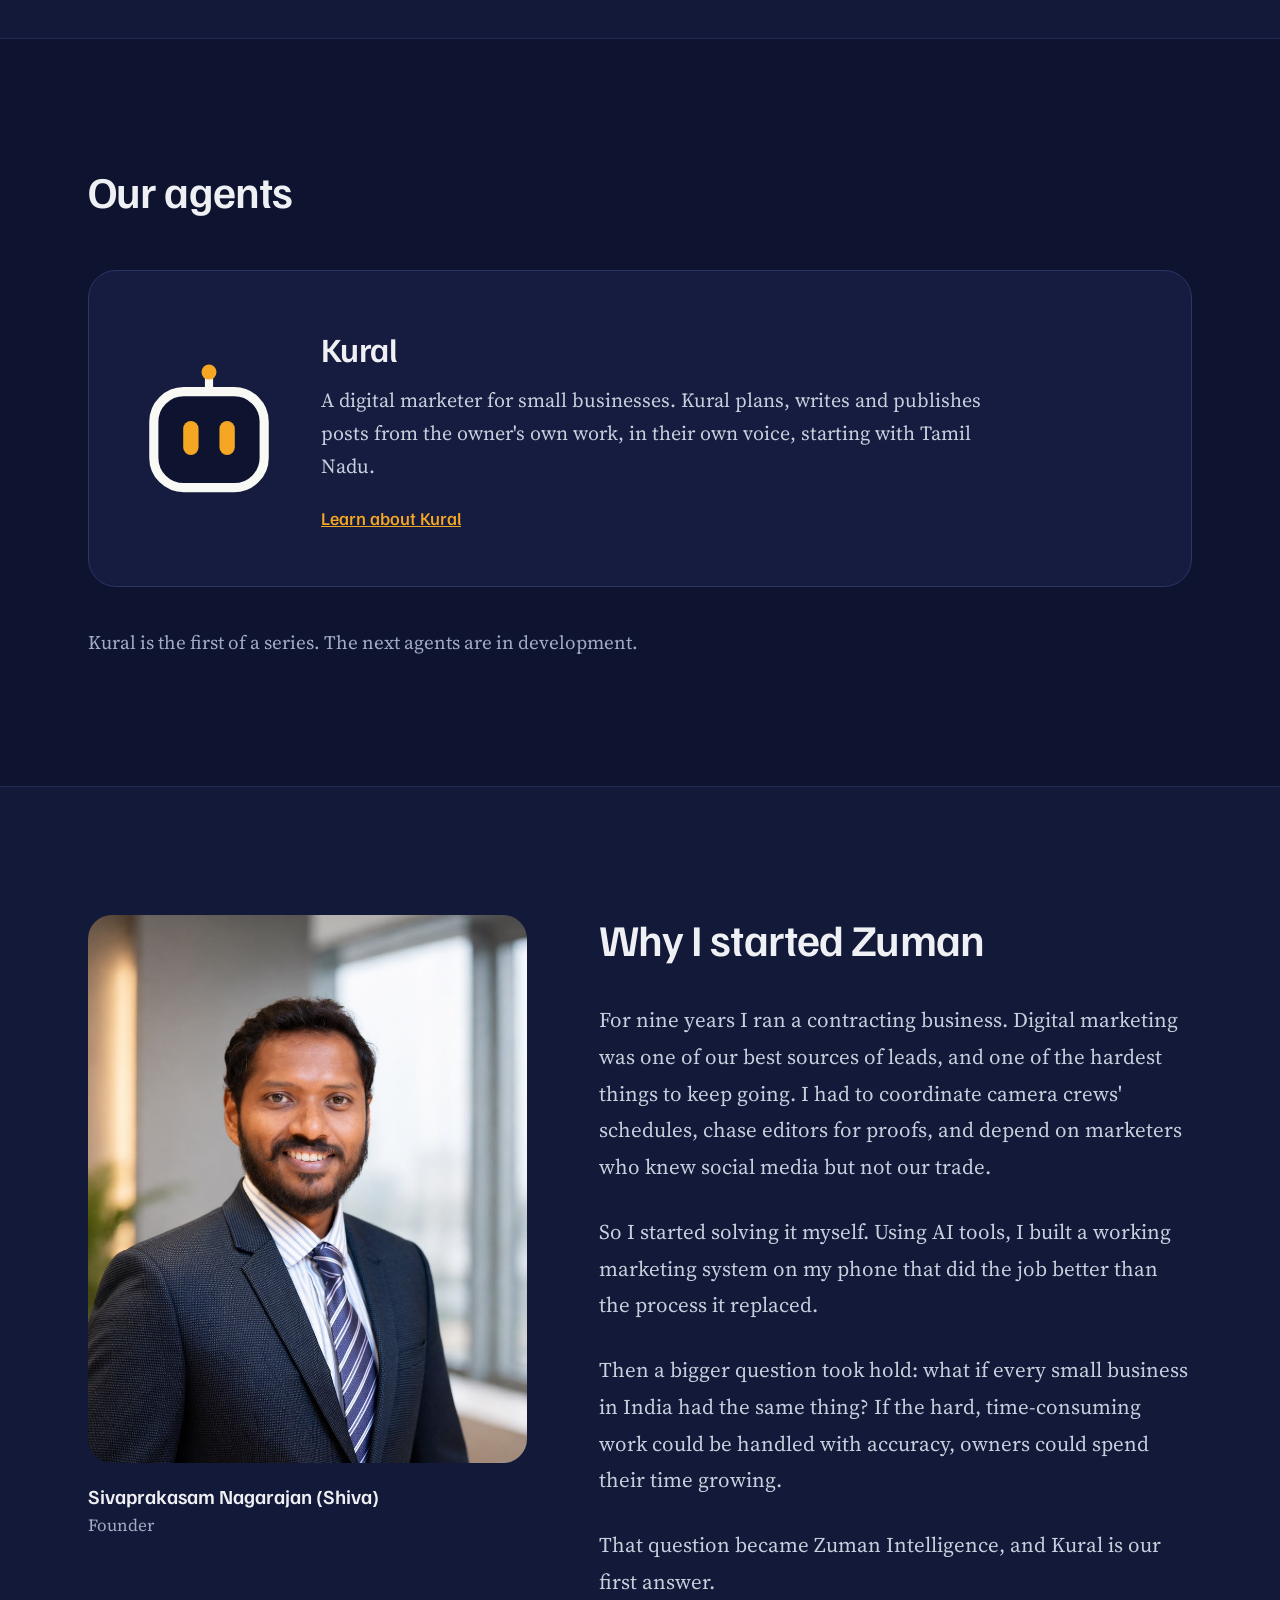
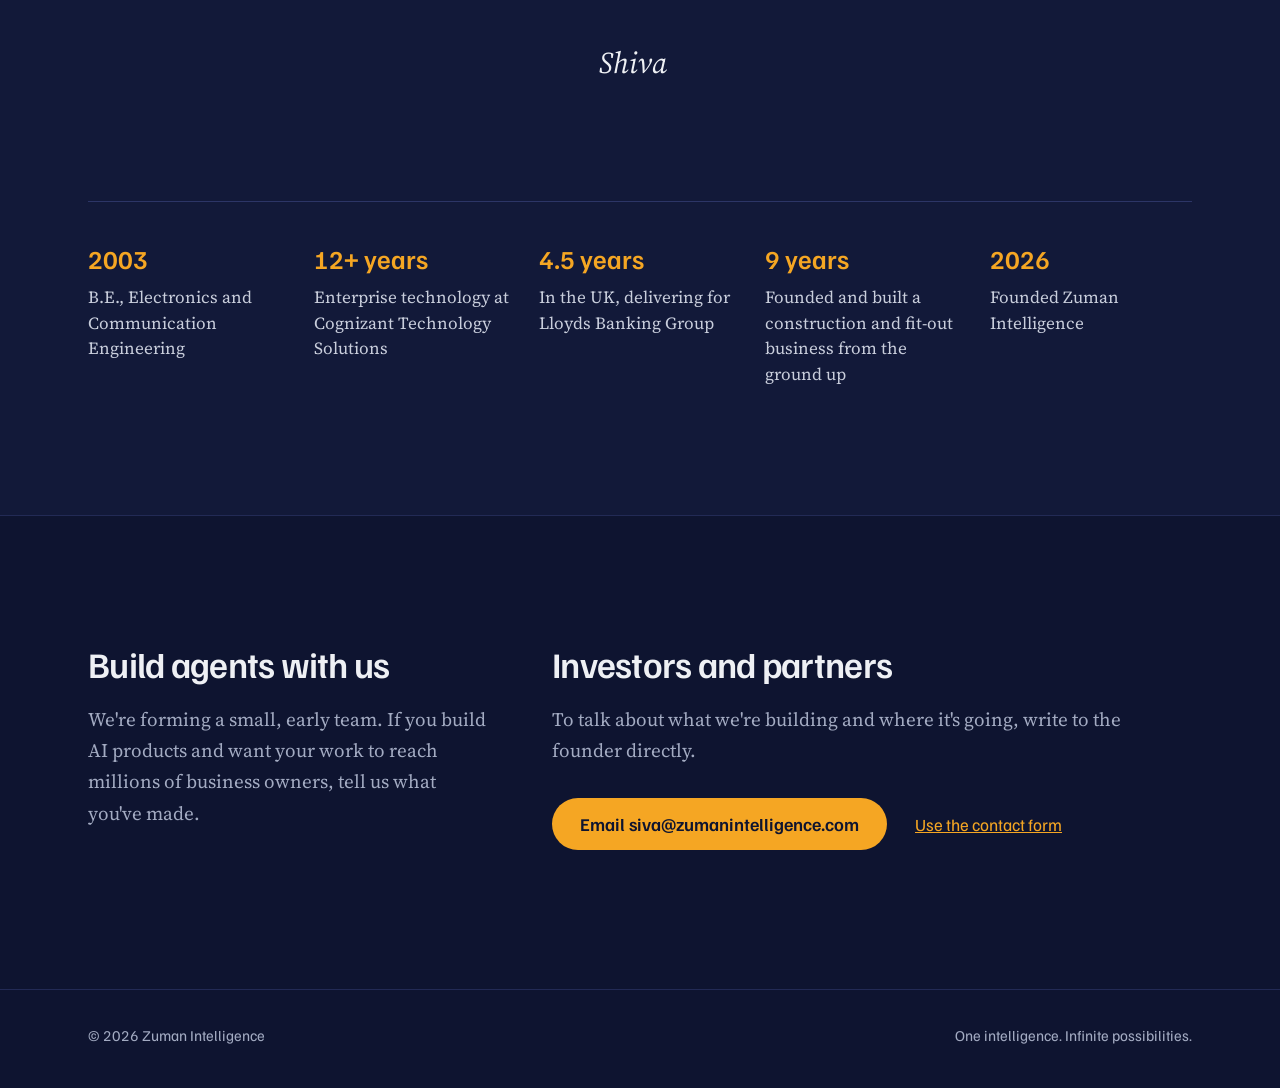
==== commit 2dd18e7d: "Merge pull request #3 from Zuman-Intelligence/staging Staging" ====
--- a/index.html
+++ b/index.html
@@ -25,8 +25,10 @@
       <span>Intelligence</span>
     </a>
     <nav class="nav" aria-label="Main">
-      <a href="products.html">Agents</a>
-      <a href="about.html">About</a>
+      <a href="#thesis">Thesis</a>
+      <a href="#agents">Agents</a>
+      <a href="#founder">Founder</a>
+      <a href="#join">Join us</a>
       <a href="contact.html">Contact</a>
     </nav>
   </div>
@@ -180,13 +182,8 @@
 
 <footer class="site-foot">
   <div class="wrap">
-    <span>© <span data-year>2026</span> Zuman Intelligence. One intelligence. Infinite possibilities.</span>
-    <div class="foot-links">
-      <a href="products.html">Agents</a>
-      <a href="about.html">About</a>
-      <a href="contact.html">Contact</a>
-      <a href="mailto:siva@zumanintelligence.com">siva@zumanintelligence.com</a>
-    </div>
+    <span>© <span data-year>2026</span> Zuman Intelligence</span>
+    <span>One intelligence. Infinite possibilities.</span>
   </div>
 </footer>
 
--- a/assets/home.css
+++ b/assets/home.css
@@ -164,96 +164,3 @@
   .belt-item { animation: none; opacity: 1; }
   .zi-face.is-blinking .zi-eye { animation: none; }
 }
-
-/* ---------- Inner pages ---------- */
-.nav a[aria-current="page"] { color: var(--porcelain); }
-
-.page-head { padding: 112px 0 72px; border-bottom: 1px solid var(--line); }
-.page-head-grid { display: flex; align-items: flex-end; justify-content: space-between; gap: 48px; }
-.page-head-grid > div { flex: 1 1 auto; min-width: 0; }
-.page-head h1 {
-  margin: 0; max-width: 14em; font-family: var(--sans); font-weight: 600;
-  font-size: clamp(44px, 5.6vw, 80px); line-height: 1.02; letter-spacing: -0.03em;
-}
-.page-head .lede { margin: 28px 0 0; max-width: 34em; font-size: 21px; line-height: 1.6; color: var(--haze); }
-.page-head svg { width: 120px; height: auto; flex: 0 0 auto; }
-
-.h3 { margin: 0 0 14px; font-family: var(--sans); font-weight: 600; font-size: 26px; letter-spacing: -0.01em; color: var(--porcelain); }
-.prose h3 { margin: 0 0 14px; font-family: var(--sans); font-weight: 600; font-size: 26px; color: var(--porcelain); }
-.prose strong { color: var(--porcelain); font-weight: 500; }
-.prose .amber { color: var(--amber); }
-
-/* Principles: three short statements, separated by rules (not cards) */
-.principles { list-style: none; margin: 56px 0 0; padding: 0; display: grid; grid-template-columns: repeat(3, minmax(0, 1fr)); gap: 48px; }
-.principles li { border-top: 2px solid var(--amber); padding-top: 28px; }
-.principles p { margin: 0; font-size: 19px; line-height: 1.65; color: var(--mist); }
-
-.cta-band { padding: 112px 0; }
-.cta-band h2 { margin: 0 0 20px; font-family: var(--sans); font-weight: 600; font-size: 40px; line-height: 1.1; letter-spacing: -0.02em; }
-.cta-band p { margin: 0 0 36px; max-width: 34em; font-size: 20px; line-height: 1.65; color: var(--haze); }
-.actions { display: flex; flex-wrap: wrap; gap: 16px 24px; align-items: center; }
-.btn-line {
-  display: inline-flex; align-items: center; min-height: 52px; padding: 0 28px; border-radius: 999px;
-  border: 1.5px solid var(--line-strong); color: var(--porcelain); text-decoration: none;
-  font-family: var(--sans); font-weight: 600; font-size: 18px;
-}
-.btn-line:hover { border-color: var(--haze); color: var(--porcelain); }
-
-/* Products */
-.status {
-  display: inline-block; margin-bottom: 18px; padding: 6px 14px; border-radius: 999px;
-  font-family: var(--sans); font-size: 15px; font-weight: 500;
-  background: rgba(245, 166, 35, 0.14); color: var(--amber);
-}
-.status--muted { background: rgba(163, 171, 194, 0.12); color: var(--haze); }
-.product { display: grid; grid-template-columns: minmax(0, 1.2fr) minmax(0, 1fr); gap: 64px; align-items: start; }
-.product h2 { margin: 0 0 16px; font-family: var(--sans); font-weight: 600; font-size: 52px; letter-spacing: -0.025em; }
-.product .intro { margin: 0 0 32px; font-size: 21px; line-height: 1.65; color: var(--mist); max-width: 32em; }
-.checklist { list-style: none; margin: 0 0 40px; padding: 0; display: grid; gap: 14px; }
-.checklist li { position: relative; padding-left: 32px; font-size: 19px; line-height: 1.5; color: var(--mist); }
-.checklist li::before {
-  content: ""; position: absolute; left: 4px; top: 0.35em; width: 8px; height: 14px; border-radius: 4px; background: var(--amber);
-}
-.facts { margin: 0; padding: 40px; background: var(--raised); border: 1px solid var(--line-strong); border-radius: 28px; }
-.facts svg { width: 96px; height: auto; display: block; margin-bottom: 32px; }
-.facts div { padding: 18px 0; border-top: 1px solid var(--line-strong); }
-.facts dt { font-size: 16px; color: var(--haze); margin-bottom: 4px; }
-.facts dd { margin: 0; font-family: var(--sans); font-weight: 500; font-size: 19px; color: var(--porcelain); }
-.upcoming { display: grid; grid-template-columns: repeat(2, minmax(0, 1fr)); gap: 32px; margin-top: 48px; }
-.upcoming article { padding: 40px; border: 1px dashed var(--line-strong); border-radius: 28px; }
-.upcoming p { margin: 0; font-size: 19px; line-height: 1.65; color: var(--haze); }
-
-/* Contact form */
-.form { display: grid; gap: 24px; }
-.form .row-2 { display: grid; grid-template-columns: repeat(2, minmax(0, 1fr)); gap: 24px; }
-.form label { display: grid; gap: 10px; font-family: var(--sans); font-size: 16px; font-weight: 500; color: var(--mist); }
-.form input, .form select, .form textarea {
-  width: 100%; min-height: 52px; padding: 12px 16px; border-radius: 14px;
-  border: 1.5px solid var(--line-strong); background: var(--raised); color: var(--porcelain);
-  font-family: var(--serif); font-size: 18px;
-}
-.form textarea { min-height: 180px; resize: vertical; line-height: 1.6; }
-.form input:focus, .form select:focus, .form textarea:focus { outline: 2px solid var(--amber); outline-offset: 2px; border-color: var(--amber); }
-.form ::placeholder { color: #7F88A3; }
-.form button { border: 0; cursor: pointer; }
-.form .hidden { display: none; }
-.contact-side { display: grid; gap: 40px; align-content: start; }
-.contact-side p { margin: 0; font-size: 19px; line-height: 1.6; color: var(--mist); }
-
-/* Thanks */
-.thanks { padding: 160px 0; text-align: left; }
-.thanks svg { width: 120px; height: auto; margin-bottom: 40px; }
-.thanks h1 { margin: 0 0 20px; font-family: var(--sans); font-weight: 600; font-size: clamp(48px, 6vw, 80px); letter-spacing: -0.03em; }
-.thanks p { margin: 0 0 40px; font-size: 21px; line-height: 1.6; color: var(--haze); max-width: 32em; }
-
-.foot-links { display: flex; gap: 24px; flex-wrap: wrap; }
-.foot-links a { color: var(--haze); text-decoration: none; }
-.foot-links a:hover { color: var(--porcelain); }
-
-@media (max-width: 900px) {
-  .page-head { padding: 72px 0 48px; }
-  .page-head svg { display: none; }
-  .principles, .product, .upcoming, .form .row-2 { grid-template-columns: minmax(0, 1fr); gap: 32px; }
-  .cta-band { padding: 80px 0; }
-  .thanks { padding: 96px 0; }
-}
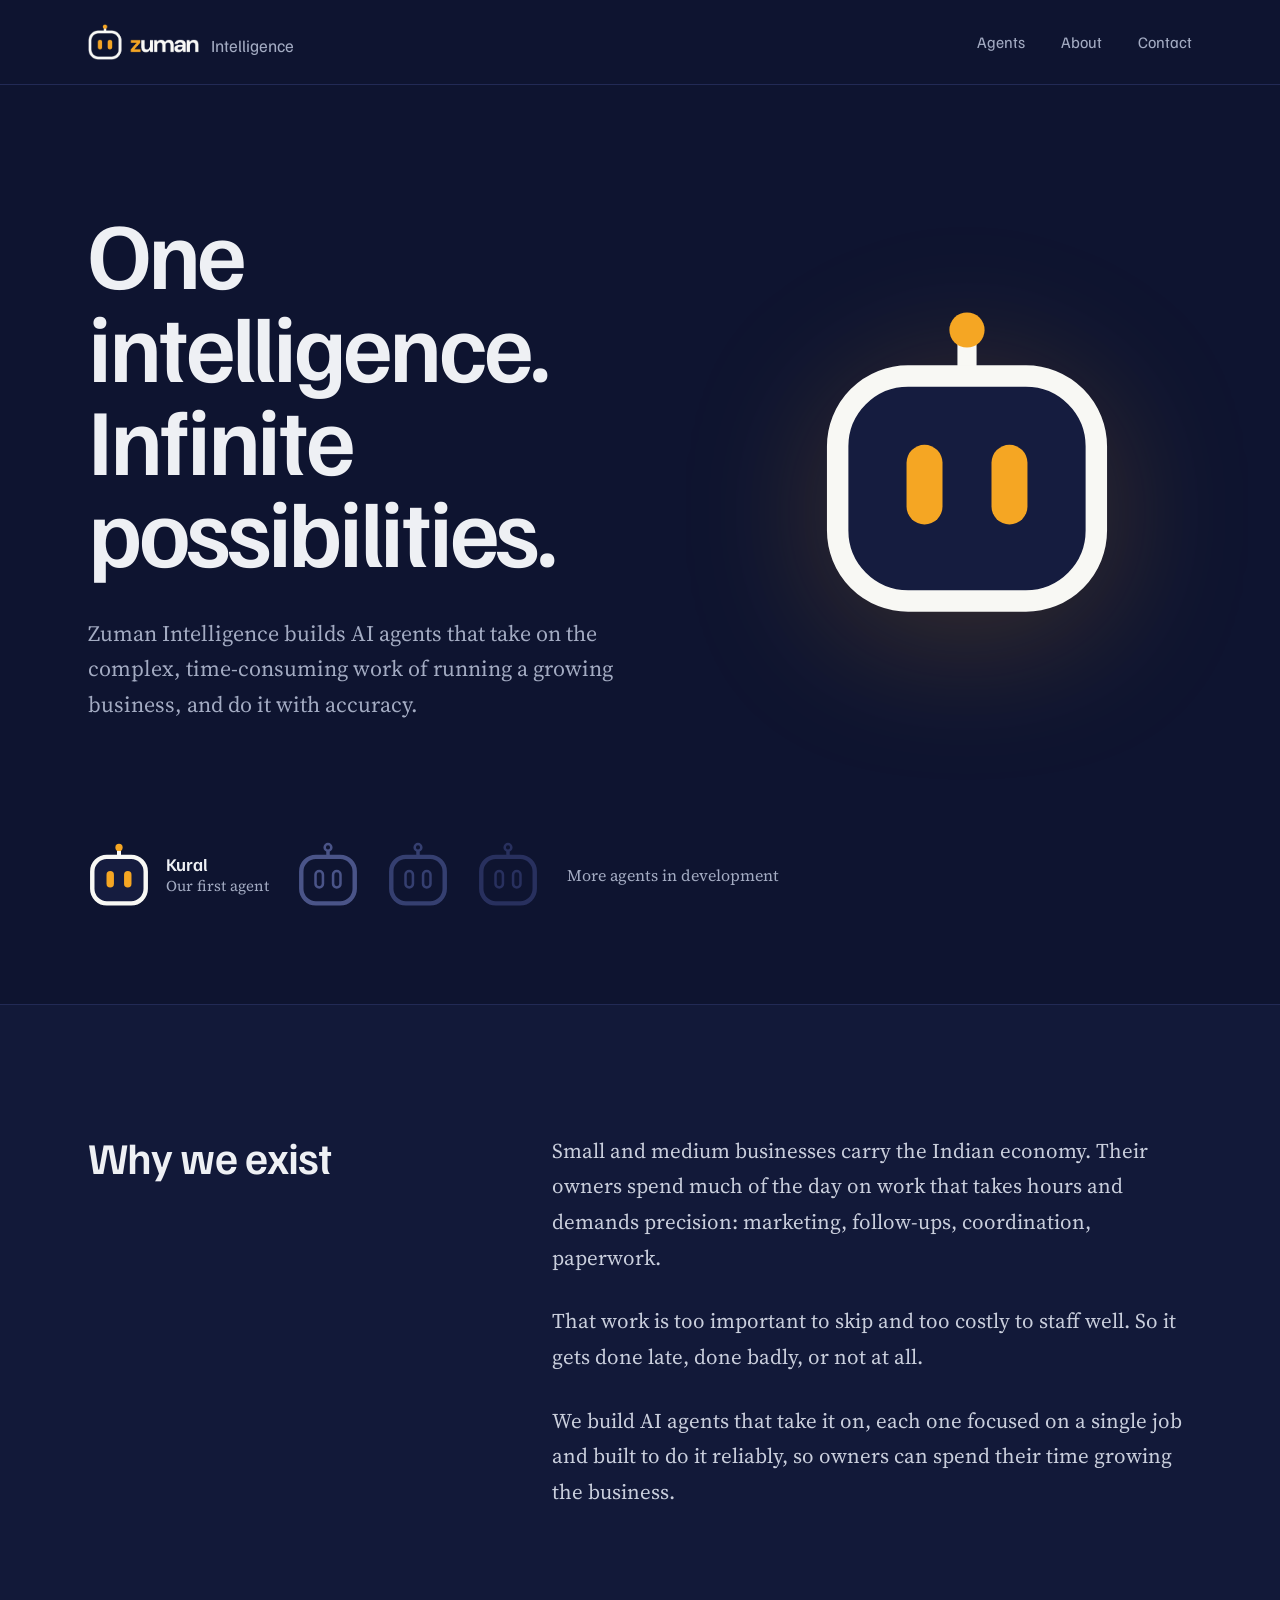
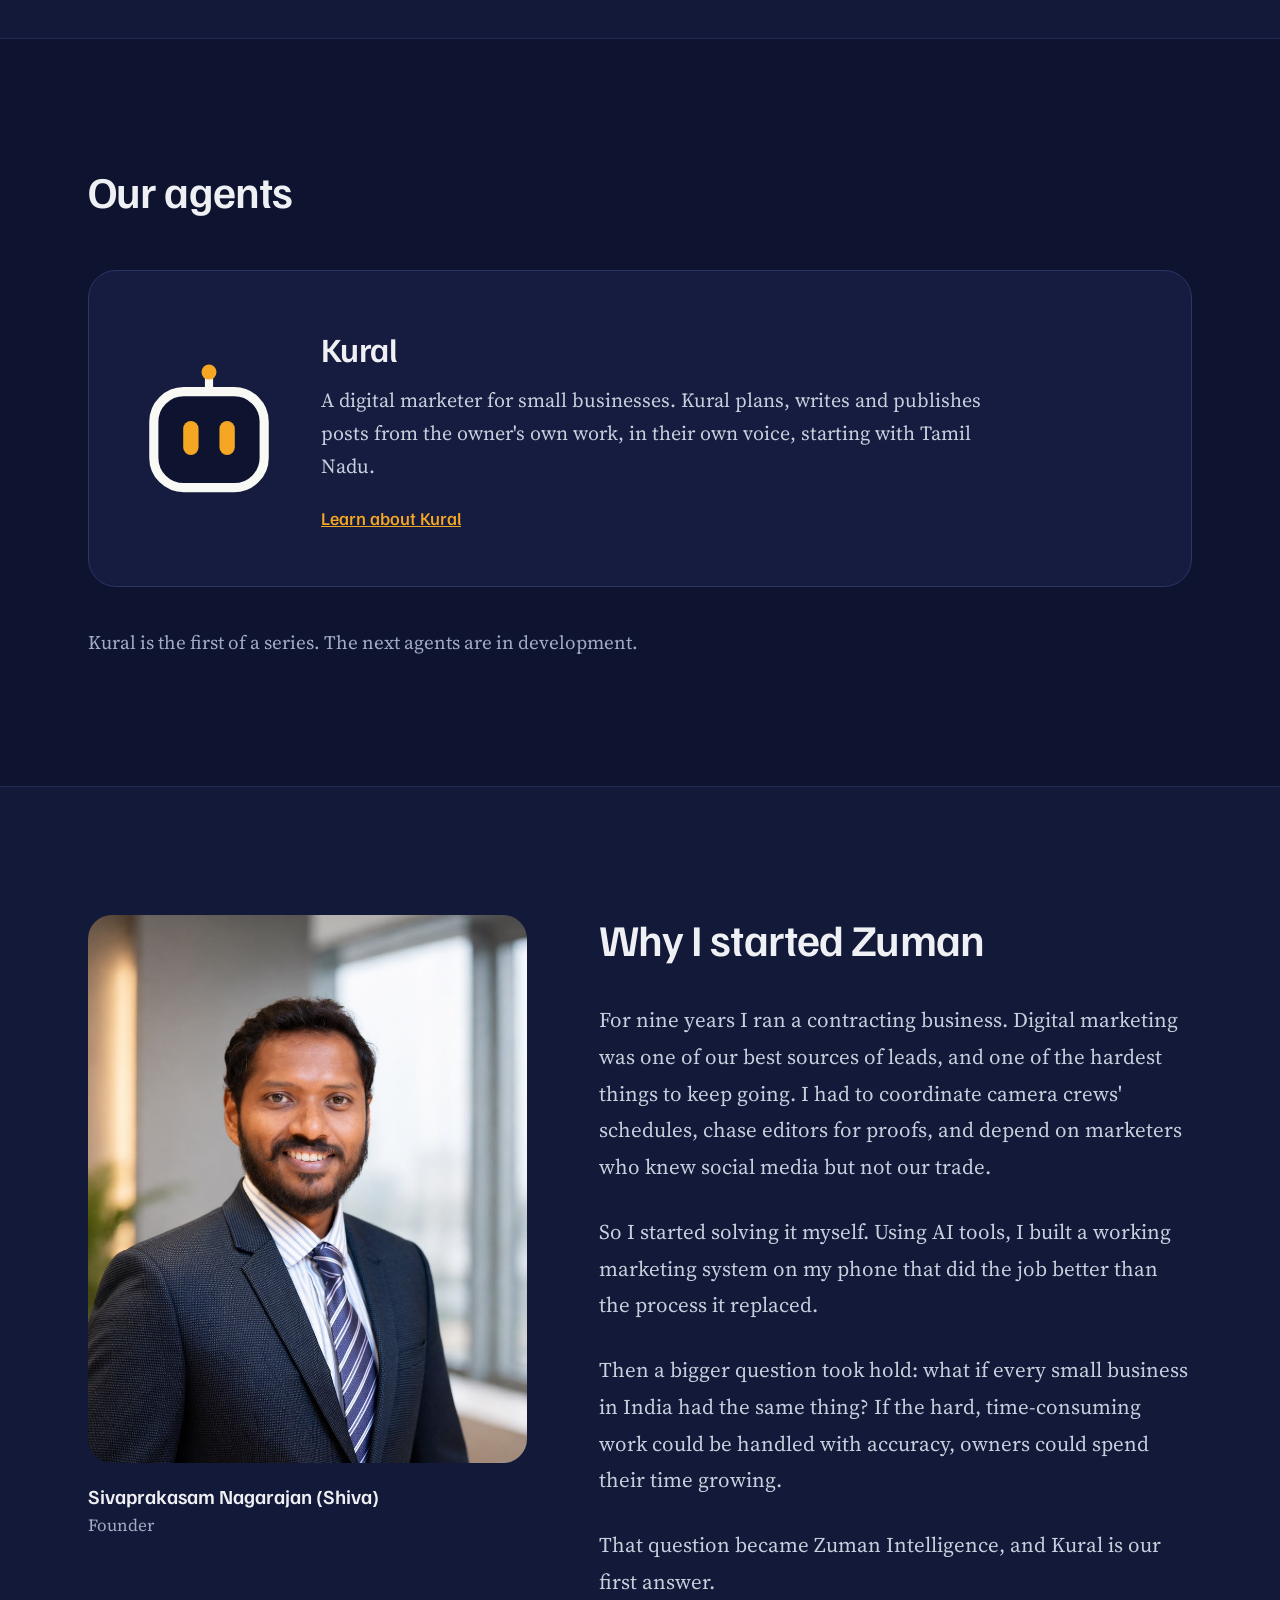
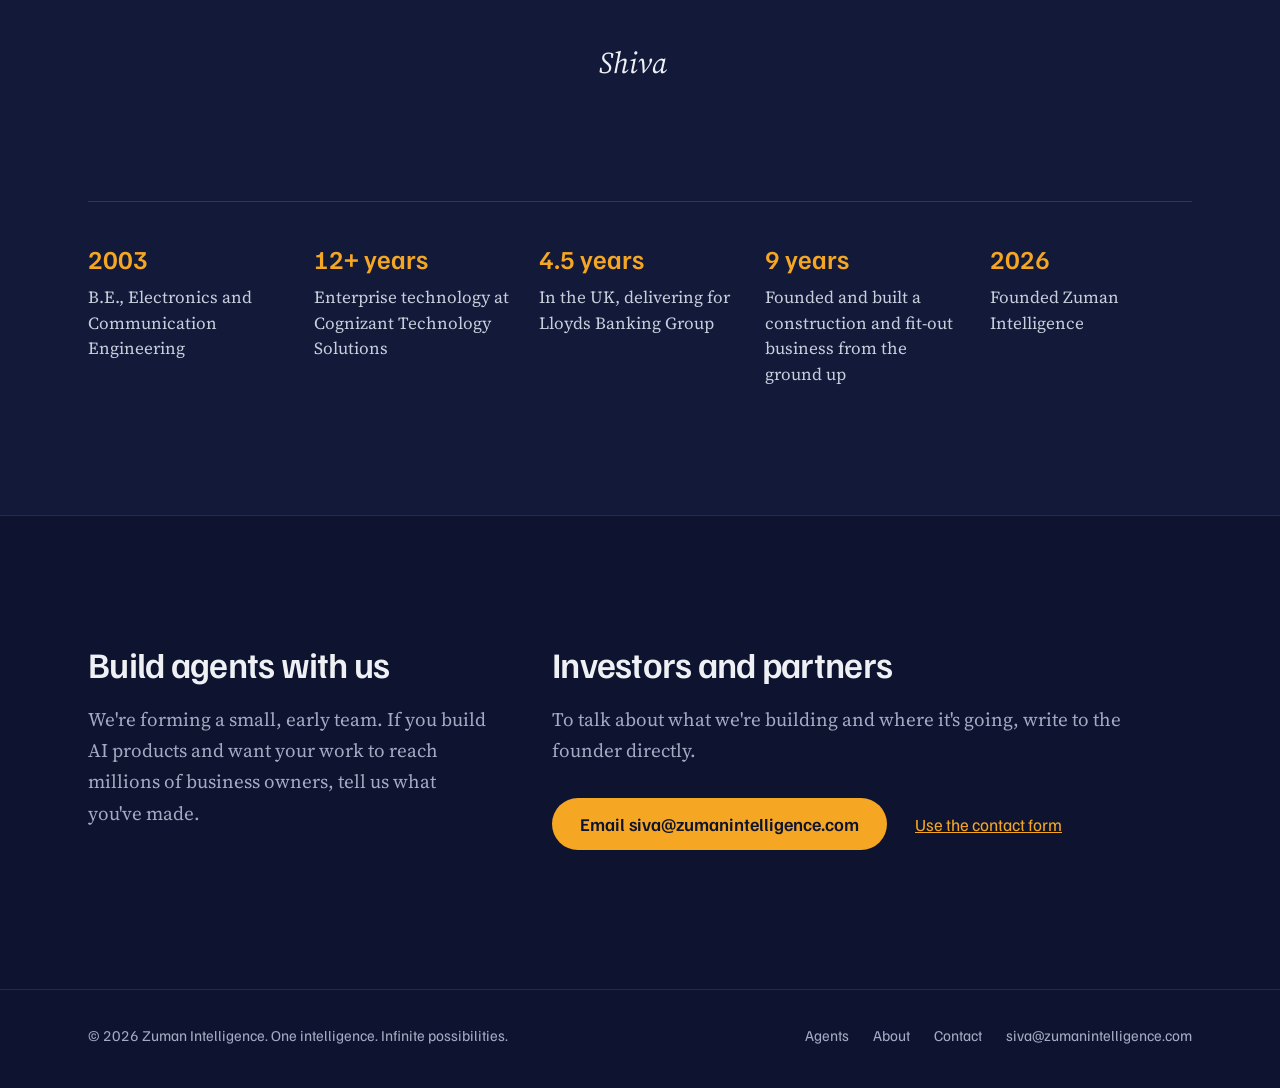
==== commit cfa3d633: "Merge pull request #4 from Zuman-Intelligence/feature/website-v2 Restyle About, Agents, Contact and " ====
--- a/index.html
+++ b/index.html
@@ -25,10 +25,8 @@
       <span>Intelligence</span>
     </a>
     <nav class="nav" aria-label="Main">
-      <a href="#thesis">Thesis</a>
-      <a href="#agents">Agents</a>
-      <a href="#founder">Founder</a>
-      <a href="#join">Join us</a>
+      <a href="products.html">Agents</a>
+      <a href="about.html">About</a>
       <a href="contact.html">Contact</a>
     </nav>
   </div>
@@ -182,8 +180,13 @@
 
 <footer class="site-foot">
   <div class="wrap">
-    <span>© <span data-year>2026</span> Zuman Intelligence</span>
-    <span>One intelligence. Infinite possibilities.</span>
+    <span>© <span data-year>2026</span> Zuman Intelligence. One intelligence. Infinite possibilities.</span>
+    <div class="foot-links">
+      <a href="products.html">Agents</a>
+      <a href="about.html">About</a>
+      <a href="contact.html">Contact</a>
+      <a href="mailto:siva@zumanintelligence.com">siva@zumanintelligence.com</a>
+    </div>
   </div>
 </footer>
 
--- a/assets/home.css
+++ b/assets/home.css
@@ -164,3 +164,96 @@
   .belt-item { animation: none; opacity: 1; }
   .zi-face.is-blinking .zi-eye { animation: none; }
 }
+
+/* ---------- Inner pages ---------- */
+.nav a[aria-current="page"] { color: var(--porcelain); }
+
+.page-head { padding: 112px 0 72px; border-bottom: 1px solid var(--line); }
+.page-head-grid { display: flex; align-items: flex-end; justify-content: space-between; gap: 48px; }
+.page-head-grid > div { flex: 1 1 auto; min-width: 0; }
+.page-head h1 {
+  margin: 0; max-width: 14em; font-family: var(--sans); font-weight: 600;
+  font-size: clamp(44px, 5.6vw, 80px); line-height: 1.02; letter-spacing: -0.03em;
+}
+.page-head .lede { margin: 28px 0 0; max-width: 34em; font-size: 21px; line-height: 1.6; color: var(--haze); }
+.page-head svg { width: 120px; height: auto; flex: 0 0 auto; }
+
+.h3 { margin: 0 0 14px; font-family: var(--sans); font-weight: 600; font-size: 26px; letter-spacing: -0.01em; color: var(--porcelain); }
+.prose h3 { margin: 0 0 14px; font-family: var(--sans); font-weight: 600; font-size: 26px; color: var(--porcelain); }
+.prose strong { color: var(--porcelain); font-weight: 500; }
+.prose .amber { color: var(--amber); }
+
+/* Principles: three short statements, separated by rules (not cards) */
+.principles { list-style: none; margin: 56px 0 0; padding: 0; display: grid; grid-template-columns: repeat(3, minmax(0, 1fr)); gap: 48px; }
+.principles li { border-top: 2px solid var(--amber); padding-top: 28px; }
+.principles p { margin: 0; font-size: 19px; line-height: 1.65; color: var(--mist); }
+
+.cta-band { padding: 112px 0; }
+.cta-band h2 { margin: 0 0 20px; font-family: var(--sans); font-weight: 600; font-size: 40px; line-height: 1.1; letter-spacing: -0.02em; }
+.cta-band p { margin: 0 0 36px; max-width: 34em; font-size: 20px; line-height: 1.65; color: var(--haze); }
+.actions { display: flex; flex-wrap: wrap; gap: 16px 24px; align-items: center; }
+.btn-line {
+  display: inline-flex; align-items: center; min-height: 52px; padding: 0 28px; border-radius: 999px;
+  border: 1.5px solid var(--line-strong); color: var(--porcelain); text-decoration: none;
+  font-family: var(--sans); font-weight: 600; font-size: 18px;
+}
+.btn-line:hover { border-color: var(--haze); color: var(--porcelain); }
+
+/* Products */
+.status {
+  display: inline-block; margin-bottom: 18px; padding: 6px 14px; border-radius: 999px;
+  font-family: var(--sans); font-size: 15px; font-weight: 500;
+  background: rgba(245, 166, 35, 0.14); color: var(--amber);
+}
+.status--muted { background: rgba(163, 171, 194, 0.12); color: var(--haze); }
+.product { display: grid; grid-template-columns: minmax(0, 1.2fr) minmax(0, 1fr); gap: 64px; align-items: start; }
+.product h2 { margin: 0 0 16px; font-family: var(--sans); font-weight: 600; font-size: 52px; letter-spacing: -0.025em; }
+.product .intro { margin: 0 0 32px; font-size: 21px; line-height: 1.65; color: var(--mist); max-width: 32em; }
+.checklist { list-style: none; margin: 0 0 40px; padding: 0; display: grid; gap: 14px; }
+.checklist li { position: relative; padding-left: 32px; font-size: 19px; line-height: 1.5; color: var(--mist); }
+.checklist li::before {
+  content: ""; position: absolute; left: 4px; top: 0.35em; width: 8px; height: 14px; border-radius: 4px; background: var(--amber);
+}
+.facts { margin: 0; padding: 40px; background: var(--raised); border: 1px solid var(--line-strong); border-radius: 28px; }
+.facts svg { width: 96px; height: auto; display: block; margin-bottom: 32px; }
+.facts div { padding: 18px 0; border-top: 1px solid var(--line-strong); }
+.facts dt { font-size: 16px; color: var(--haze); margin-bottom: 4px; }
+.facts dd { margin: 0; font-family: var(--sans); font-weight: 500; font-size: 19px; color: var(--porcelain); }
+.upcoming { display: grid; grid-template-columns: repeat(2, minmax(0, 1fr)); gap: 32px; margin-top: 48px; }
+.upcoming article { padding: 40px; border: 1px dashed var(--line-strong); border-radius: 28px; }
+.upcoming p { margin: 0; font-size: 19px; line-height: 1.65; color: var(--haze); }
+
+/* Contact form */
+.form { display: grid; gap: 24px; }
+.form .row-2 { display: grid; grid-template-columns: repeat(2, minmax(0, 1fr)); gap: 24px; }
+.form label { display: grid; gap: 10px; font-family: var(--sans); font-size: 16px; font-weight: 500; color: var(--mist); }
+.form input, .form select, .form textarea {
+  width: 100%; min-height: 52px; padding: 12px 16px; border-radius: 14px;
+  border: 1.5px solid var(--line-strong); background: var(--raised); color: var(--porcelain);
+  font-family: var(--serif); font-size: 18px;
+}
+.form textarea { min-height: 180px; resize: vertical; line-height: 1.6; }
+.form input:focus, .form select:focus, .form textarea:focus { outline: 2px solid var(--amber); outline-offset: 2px; border-color: var(--amber); }
+.form ::placeholder { color: #7F88A3; }
+.form button { border: 0; cursor: pointer; }
+.form .hidden { display: none; }
+.contact-side { display: grid; gap: 40px; align-content: start; }
+.contact-side p { margin: 0; font-size: 19px; line-height: 1.6; color: var(--mist); }
+
+/* Thanks */
+.thanks { padding: 160px 0; text-align: left; }
+.thanks svg { width: 120px; height: auto; margin-bottom: 40px; }
+.thanks h1 { margin: 0 0 20px; font-family: var(--sans); font-weight: 600; font-size: clamp(48px, 6vw, 80px); letter-spacing: -0.03em; }
+.thanks p { margin: 0 0 40px; font-size: 21px; line-height: 1.6; color: var(--haze); max-width: 32em; }
+
+.foot-links { display: flex; gap: 24px; flex-wrap: wrap; }
+.foot-links a { color: var(--haze); text-decoration: none; }
+.foot-links a:hover { color: var(--porcelain); }
+
+@media (max-width: 900px) {
+  .page-head { padding: 72px 0 48px; }
+  .page-head svg { display: none; }
+  .principles, .product, .upcoming, .form .row-2 { grid-template-columns: minmax(0, 1fr); gap: 32px; }
+  .cta-band { padding: 80px 0; }
+  .thanks { padding: 96px 0; }
+}
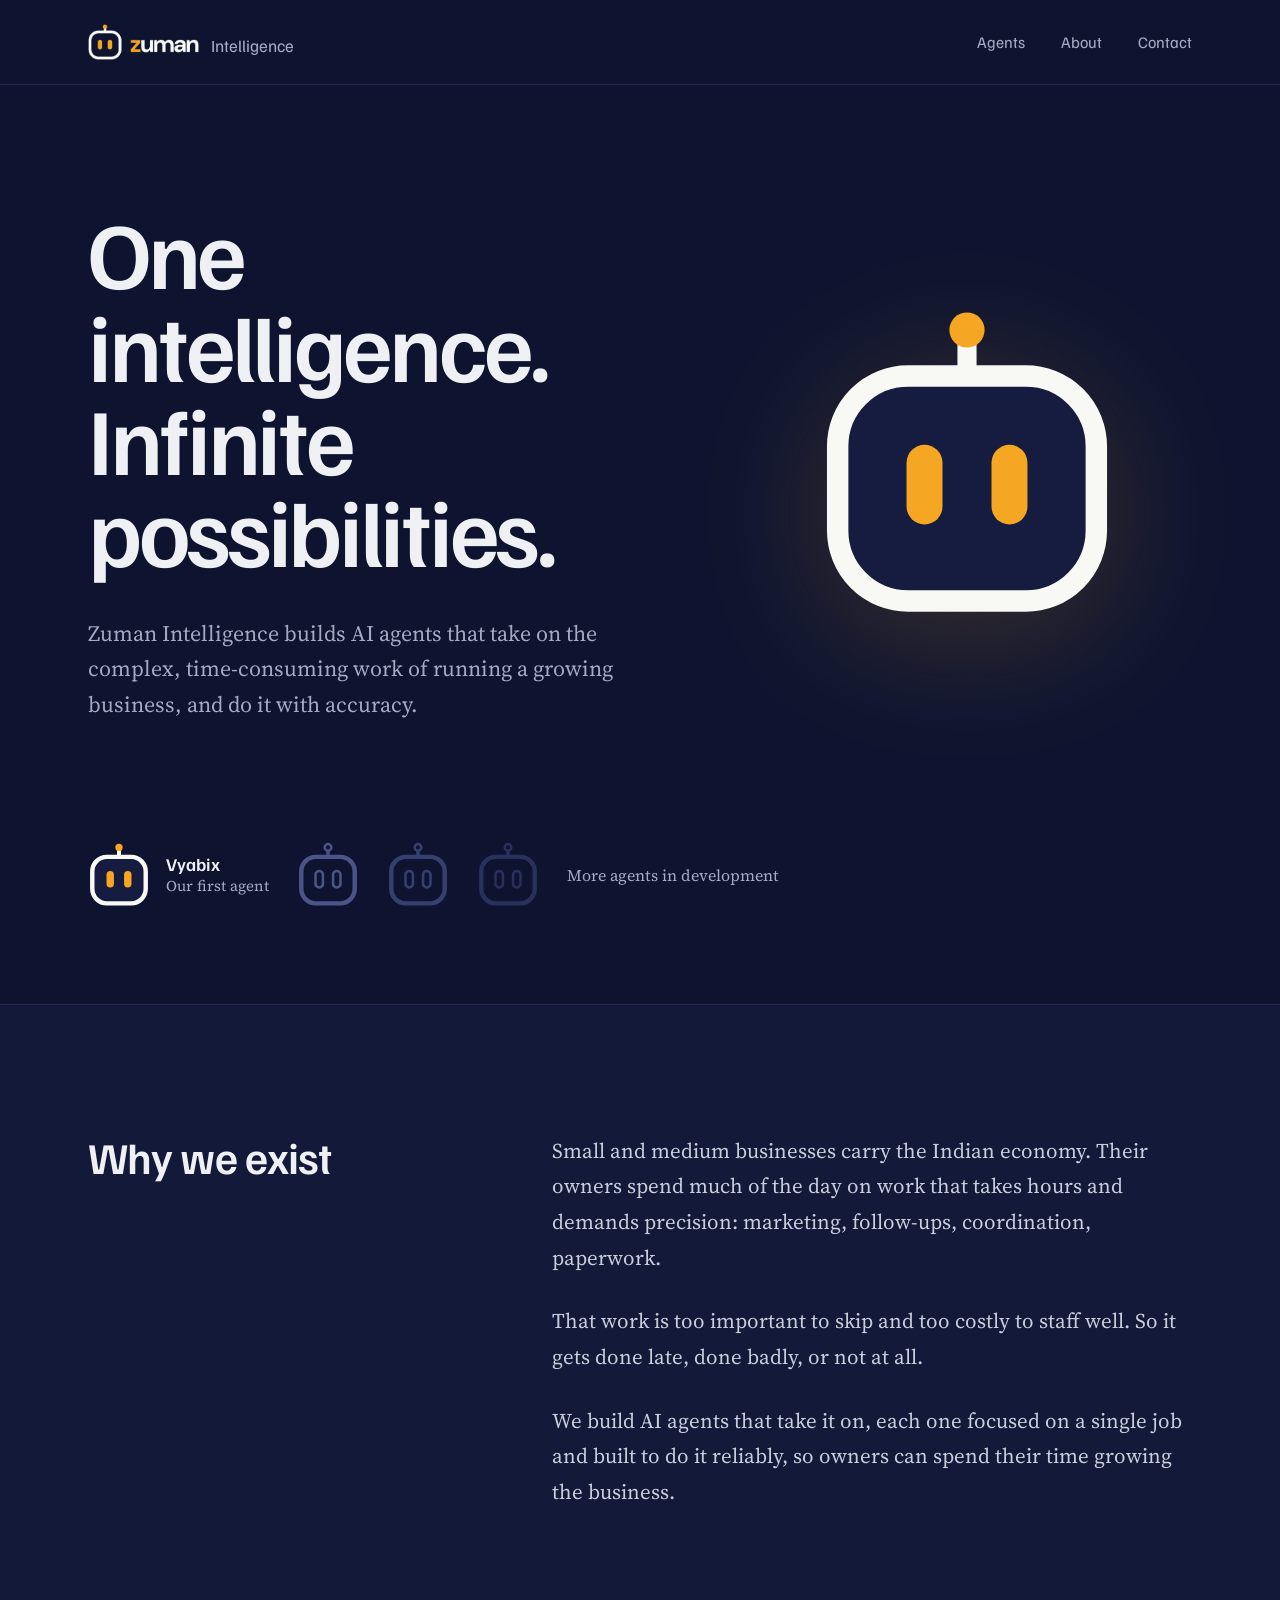
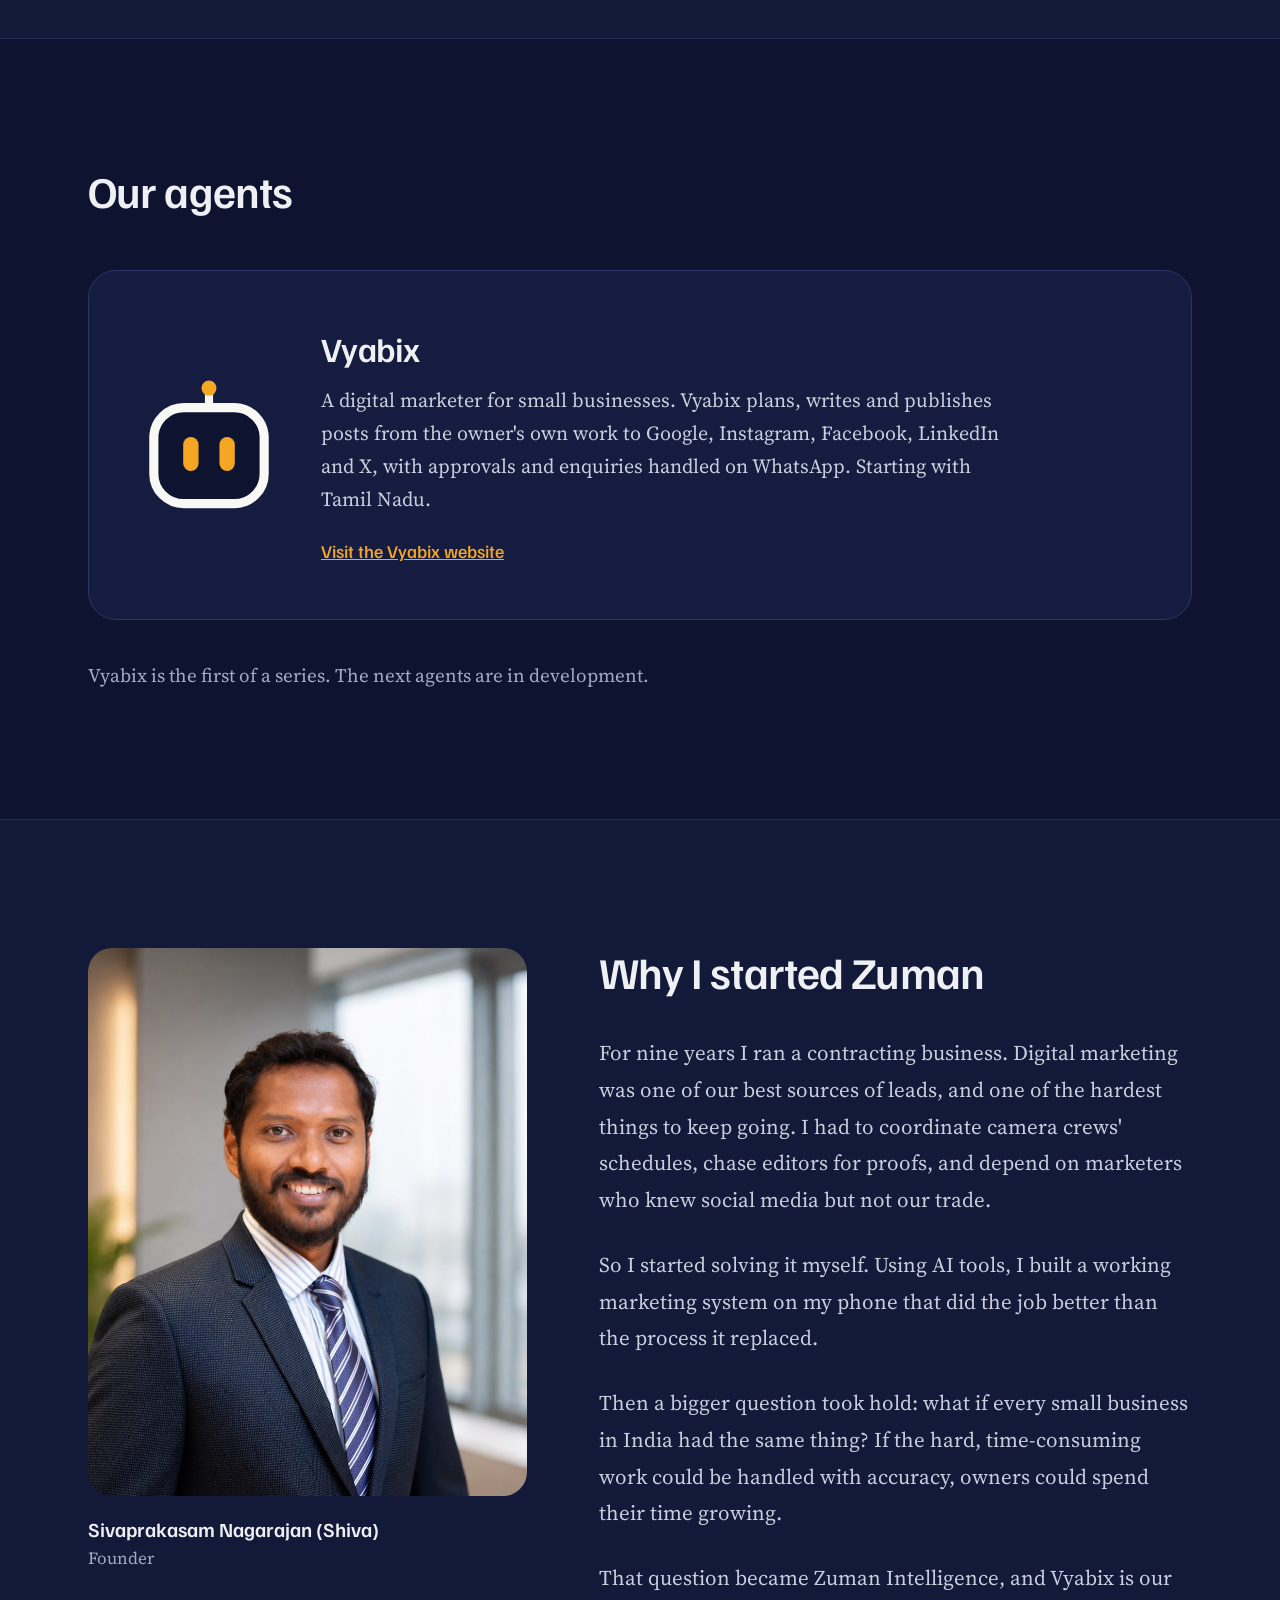
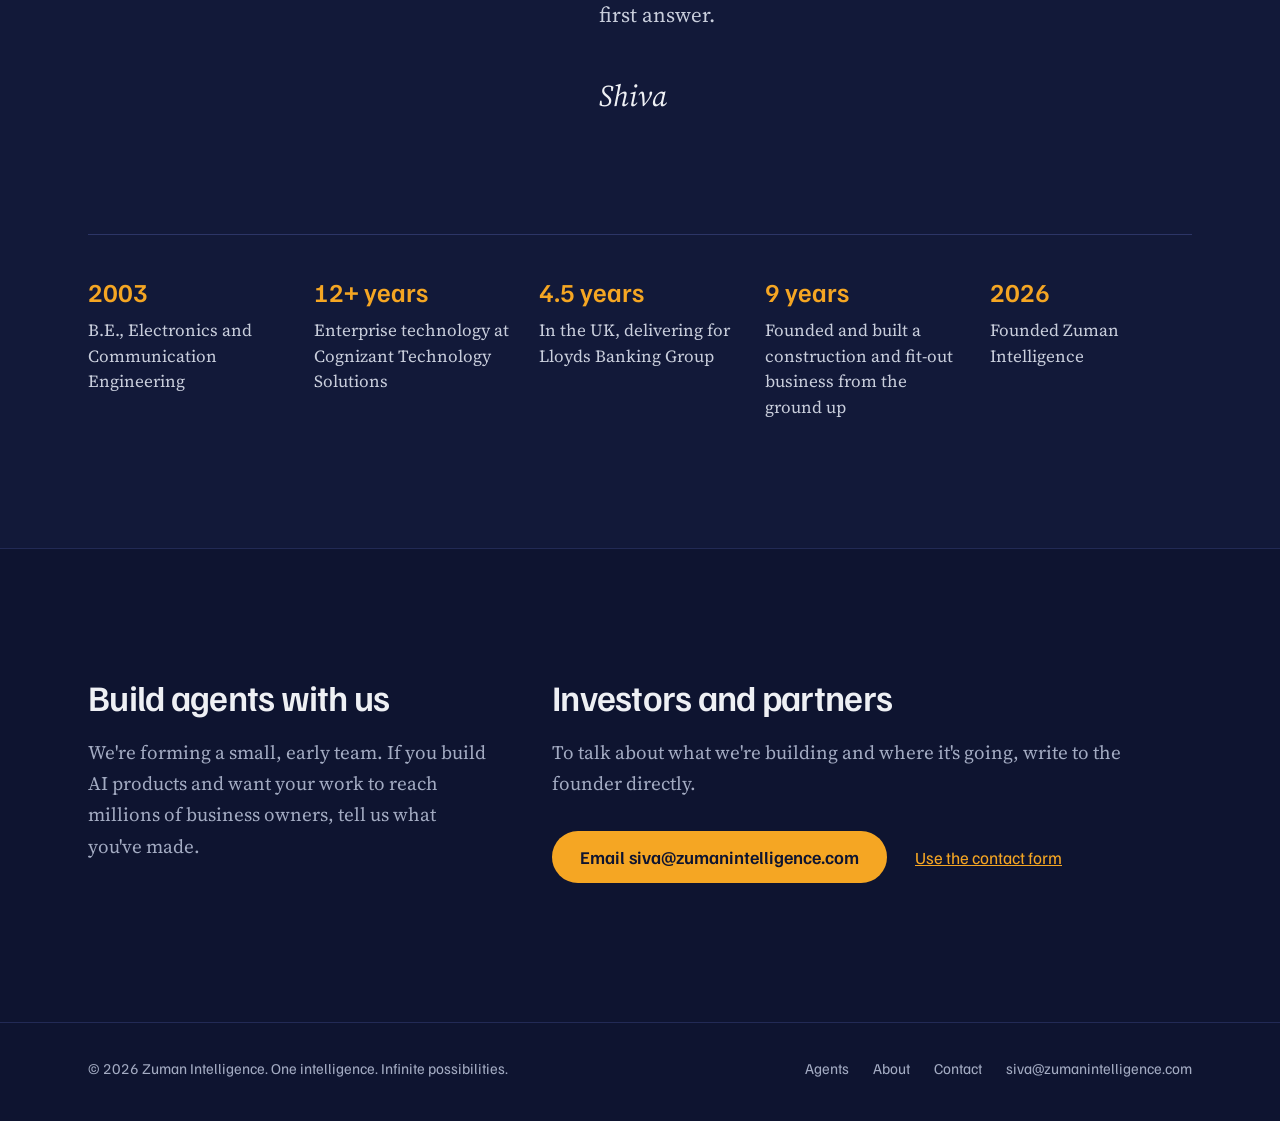
==== commit cb93f303: "Add Vyabix product site and rename Kural to Vyabix - New self-contained page at vyabix/ (WhatsApp ph" ====
--- a/index.html
+++ b/index.html
@@ -4,7 +4,7 @@
   <meta charset="UTF-8">
   <meta name="viewport" content="width=device-width, initial-scale=1.0">
   <title>Zuman Intelligence | One intelligence. Infinite possibilities.</title>
-  <meta name="description" content="Zuman Intelligence builds AI agents that take on the complex, time-consuming work of running a growing business, starting with Kural, an AI digital marketer for small businesses.">
+  <meta name="description" content="Zuman Intelligence builds AI agents that take on the complex, time-consuming work of running a growing business, starting with Vyabix, an AI digital marketer for small businesses.">
   <link rel="preconnect" href="https://fonts.googleapis.com">
   <link rel="preconnect" href="https://fonts.gstatic.com" crossorigin>
   <link href="https://fonts.googleapis.com/css2?family=Familjen+Grotesk:wght@400;500;600;700&family=Source+Serif+4:ital,opsz,wght@0,8..60,400;0,8..60,500;1,8..60,400&display=swap" rel="stylesheet">
@@ -53,7 +53,7 @@
     </div>
 
     <div class="belt" role="group" aria-label="Zuman's agents">
-      <a class="belt-item belt-kural" href="#agents">
+      <a class="belt-item belt-kural" href="vyabix/">
         <svg class="zi-face" viewBox="60 48 392 416" aria-hidden="true">
           <line x1="256" y1="100" x2="256" y2="142" stroke="#F8F8F4" stroke-width="25"/>
           <circle cx="256" cy="82" r="23" fill="#F5A623"/>
@@ -61,7 +61,7 @@
           <rect class="zi-eye" x="177" y="232" width="47" height="104" rx="23.5" fill="#F5A623"/>
           <rect class="zi-eye" x="288" y="232" width="47" height="104" rx="23.5" fill="#F5A623"/>
         </svg>
-        <span><strong>Kural</strong><small>Our first agent</small></span>
+        <span><strong>Vyabix</strong><small>Our first agent</small></span>
       </a>
       <span class="belt-item" aria-hidden="true">
         <svg class="zi-face" viewBox="60 48 392 416">
@@ -118,12 +118,12 @@
         <rect class="zi-eye" x="288" y="232" width="47" height="104" rx="23.5" fill="#F5A623"/>
       </svg>
       <div class="agent-body">
-        <h3>Kural</h3>
-        <p>A digital marketer for small businesses. Kural plans, writes and publishes posts from the owner's own work, in their own voice, starting with Tamil Nadu.</p>
-        <a href="products.html">Learn about Kural</a>
+        <h3>Vyabix</h3>
+        <p>A digital marketer for small businesses. Vyabix plans, writes and publishes posts from the owner's own work to Google, Instagram, Facebook, LinkedIn and X, with approvals and enquiries handled on WhatsApp. Starting with Tamil Nadu.</p>
+        <a href="vyabix/">Visit the Vyabix website</a>
       </div>
     </article>
-    <p class="agents-note">Kural is the first of a series. The next agents are in development.</p>
+    <p class="agents-note">Vyabix is the first of a series. The next agents are in development.</p>
   </div>
 </section>
 
@@ -143,7 +143,7 @@
           <p>For nine years I ran a contracting business. Digital marketing was one of our best sources of leads, and one of the hardest things to keep going. I had to coordinate camera crews' schedules, chase editors for proofs, and depend on marketers who knew social media but not our trade.</p>
           <p>So I started solving it myself. Using AI tools, I built a working marketing system on my phone that did the job better than the process it replaced.</p>
           <p>Then a bigger question took hold: what if every small business in India had the same thing? If the hard, time-consuming work could be handled with accuracy, owners could spend their time growing.</p>
-          <p>That question became Zuman Intelligence, and Kural is our first answer.</p>
+          <p>That question became Zuman Intelligence, and Vyabix is our first answer.</p>
           <p class="signature">Shiva</p>
         </div>
       </div>
